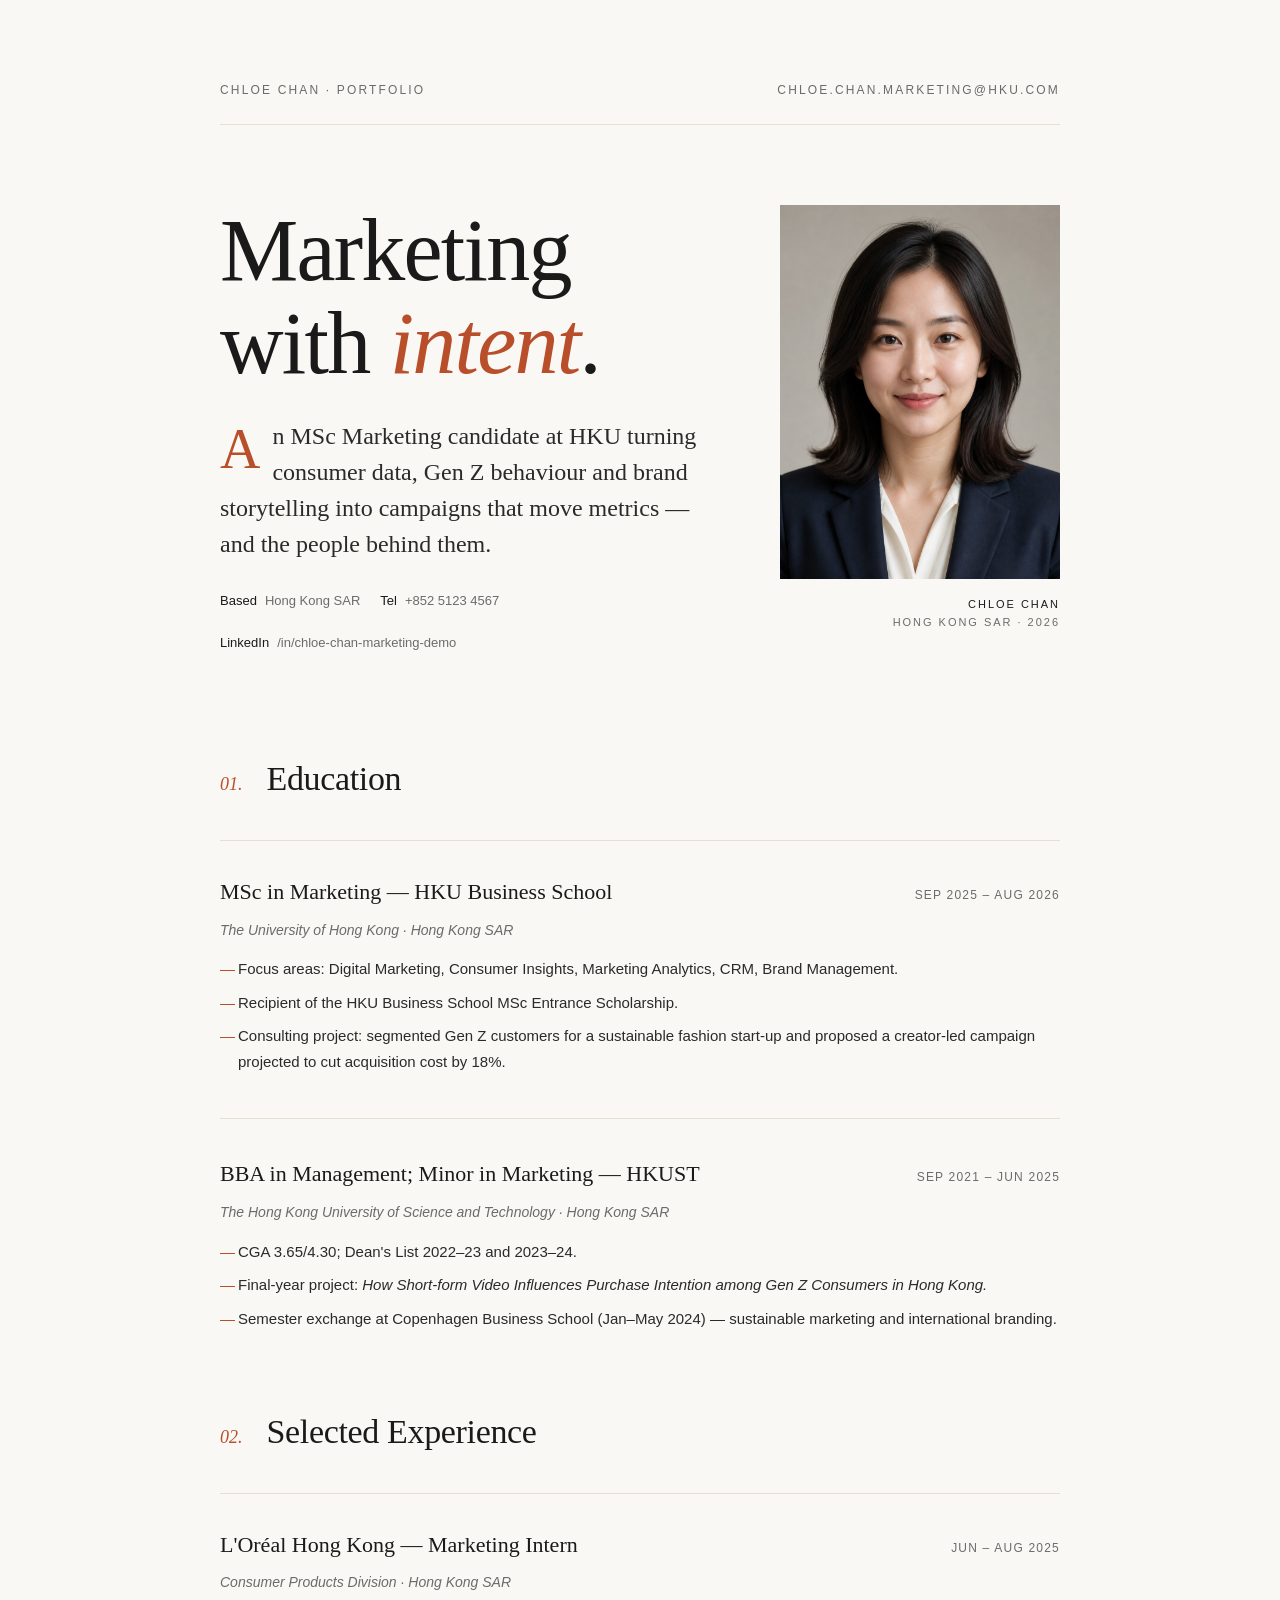
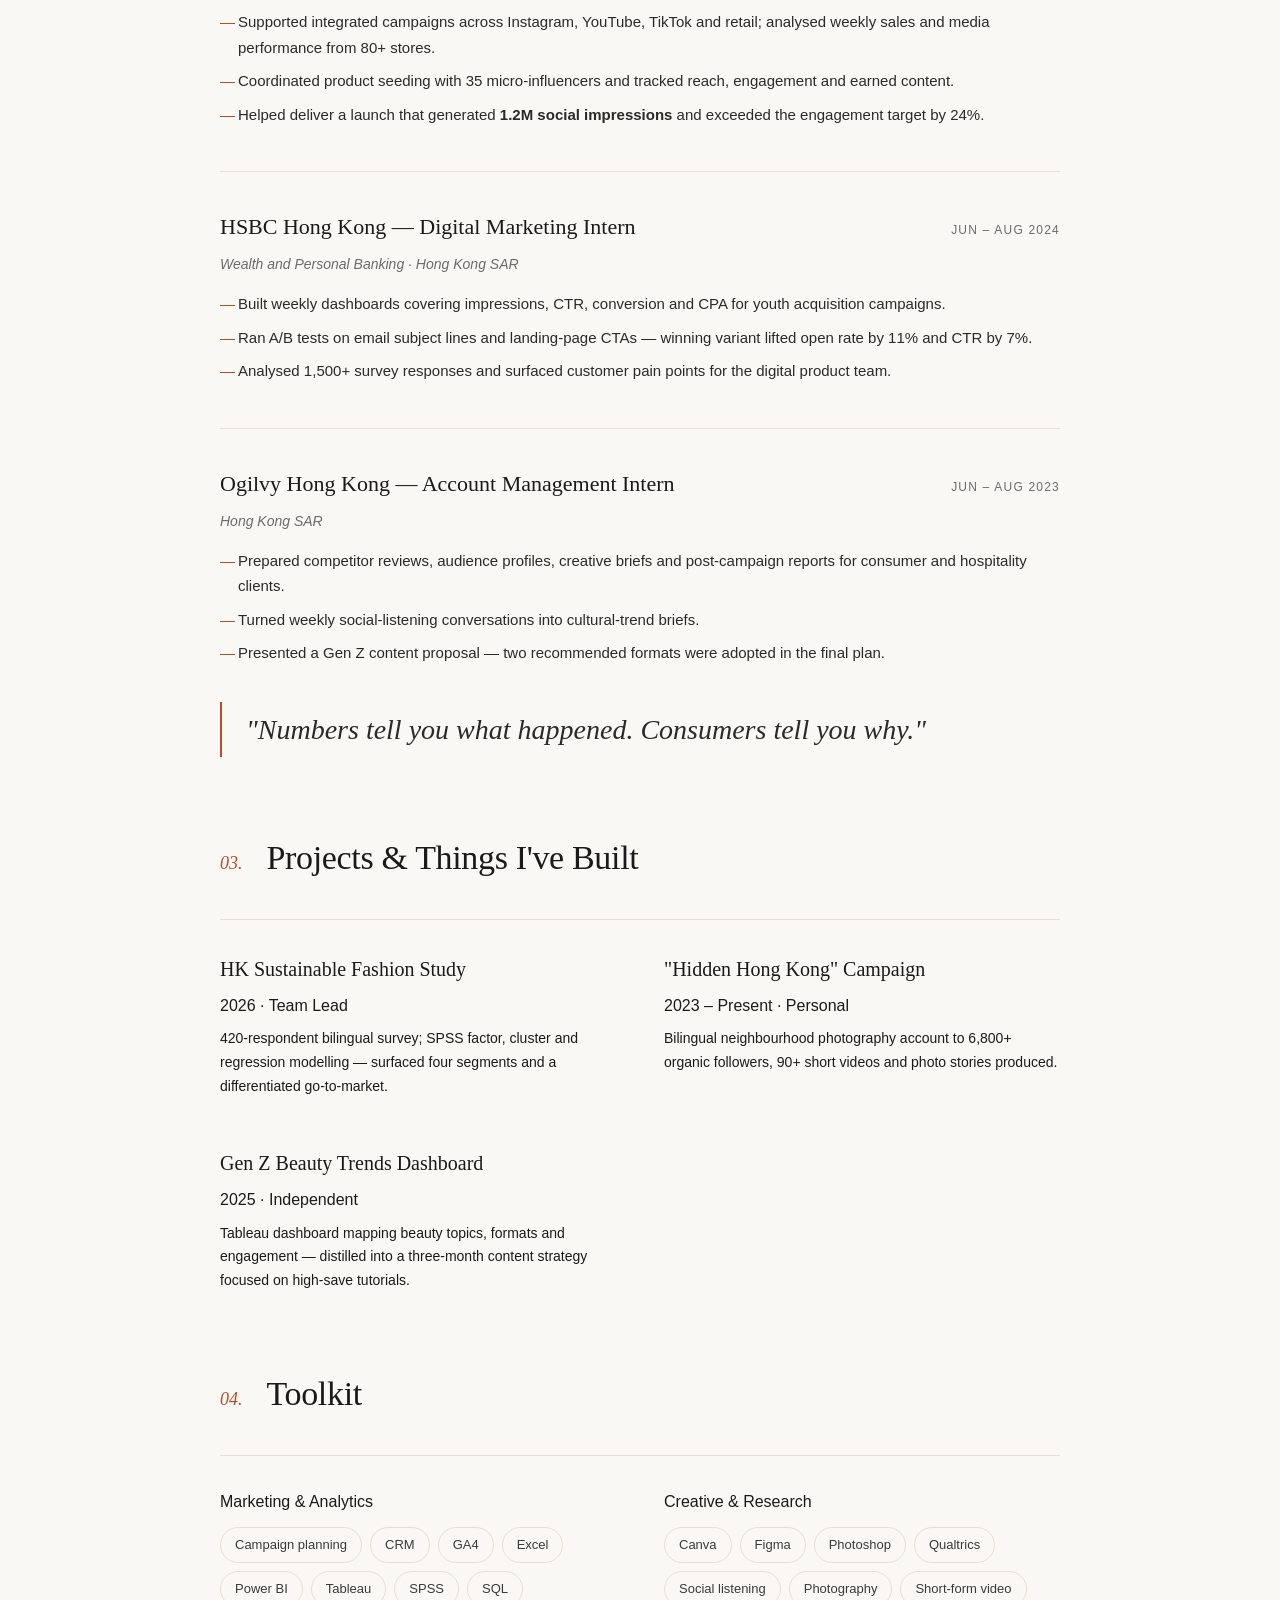
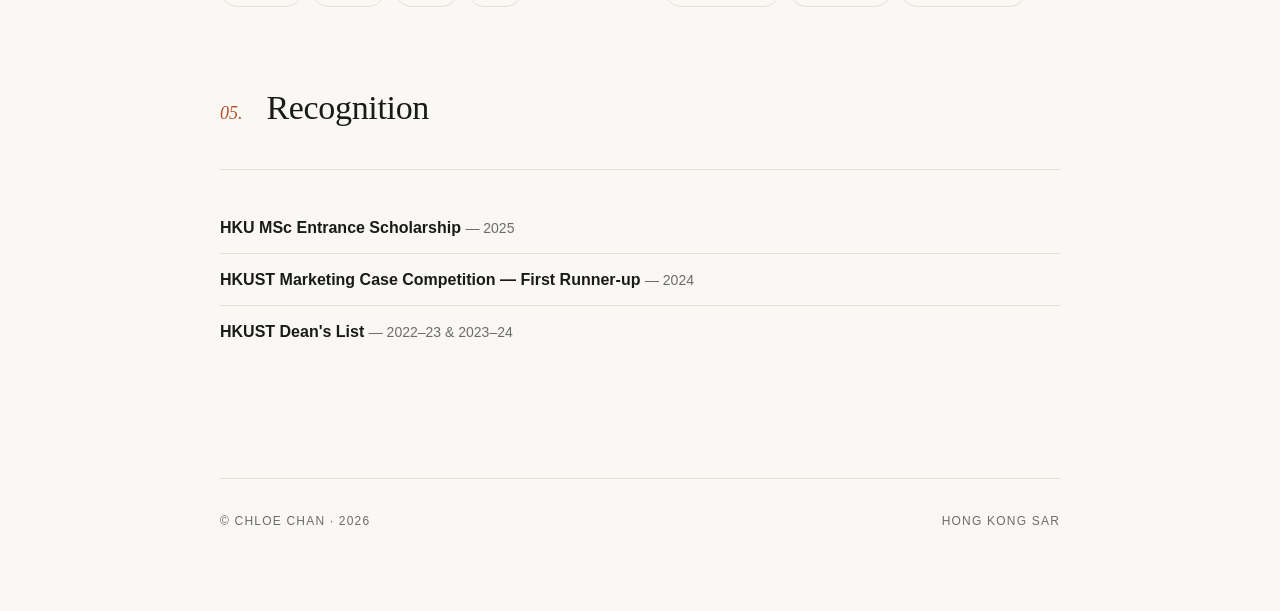
==== index.html @ 19d61145 "Add files via upload" ====
<!DOCTYPE html>
<html lang="en">
<head>
<meta charset="UTF-8">
<meta name="viewport" content="width=device-width, initial-scale=1.0">
<title>Chloe Chan — Marketing & Analytics</title>
<style>
  :root{
    --bg:#faf8f4;
    --ink:#1a1a1a;
    --muted:#6b6b6b;
    --accent:#b94e2a;
    --line:#e6e0d4;
    --serif:'Cormorant Garamond', 'Playfair Display', Georgia, serif;
    --sans:'Inter', -apple-system, BlinkMacSystemFont, 'Segoe UI', sans-serif;
  }
  *{margin:0;padding:0;box-sizing:border-box}
  html,body{background:var(--bg);color:var(--ink);font-family:var(--sans);line-height:1.7;font-size:16px}
  .container{max-width:920px;margin:0 auto;padding:80px 40px}
  .top-meta{display:flex;justify-content:space-between;align-items:center;font-size:12px;letter-spacing:.18em;text-transform:uppercase;color:var(--muted);border-bottom:1px solid var(--line);padding-bottom:24px;margin-bottom:80px}
  .top-meta a{color:var(--muted);text-decoration:none}

  .hero{display:grid;grid-template-columns:1fr 280px;gap:64px;align-items:start;margin-bottom:96px}
  .hero-text h1{font-family:var(--serif);font-weight:400;font-size:88px;line-height:1.05;letter-spacing:-.02em;margin-bottom:28px}
  .hero-text h1 em{font-style:italic;color:var(--accent)}
  .hero-text .lede{font-family:var(--serif);font-size:24px;line-height:1.5;color:#2a2a2a;font-weight:400;max-width:560px}
  .hero-text .lede::first-letter{font-size:56px;float:left;line-height:.9;padding:6px 12px 0 0;color:var(--accent);font-weight:500}
  .contact-row{display:flex;flex-wrap:wrap;gap:20px;font-size:13px;color:var(--muted);margin-top:28px}
  .contact-row span{display:inline-flex;align-items:center;gap:8px}
  .contact-row strong{color:var(--ink);font-weight:500}

  .portrait{position:relative}
  .portrait .img-wrap{position:relative;aspect-ratio:3/4;overflow:hidden;background:#e9e3d4}
  .portrait img{width:100%;height:100%;object-fit:cover;display:block;filter:grayscale(.08) contrast(1.02)}
  .portrait::after{content:'';position:absolute;top:14px;left:14px;right:-14px;bottom:-14px;border:1px solid var(--accent);z-index:-1}
  .portrait .caption{font-size:11px;letter-spacing:.18em;text-transform:uppercase;color:var(--muted);margin-top:16px;text-align:right}
  .portrait .caption strong{color:var(--ink);font-weight:500}

  section{margin-top:72px}
  .section-head{display:flex;align-items:baseline;gap:24px;margin-bottom:32px}
  .section-head .num{font-family:var(--serif);font-size:18px;color:var(--accent);font-style:italic}
  .section-head h2{font-family:var(--serif);font-weight:500;font-size:34px;letter-spacing:-.01em}
  .rule{height:1px;background:var(--line);margin-bottom:32px}
  .item{margin-bottom:36px;padding-bottom:36px;border-bottom:1px solid var(--line)}
  .item:last-child{border-bottom:none;padding-bottom:0}
  .item-head{display:flex;justify-content:space-between;align-items:baseline;gap:24px;margin-bottom:8px}
  .item-head h3{font-family:var(--serif);font-weight:500;font-size:22px}
  .item-head .date{font-size:12px;letter-spacing:.1em;text-transform:uppercase;color:var(--muted);white-space:nowrap}
  .item .where{font-size:14px;color:var(--muted);margin-bottom:14px;font-style:italic}
  .item ul{list-style:none;padding:0}
  .item li{position:relative;padding-left:18px;margin-bottom:8px;font-size:15px;color:#2a2a2a}
  .item li::before{content:'—';position:absolute;left:0;color:var(--accent)}
  .grid-2{display:grid;grid-template-columns:1fr 1fr;gap:48px}
  .tag-row{display:flex;flex-wrap:wrap;gap:8px}
  .tag{font-size:13px;padding:6px 14px;border:1px solid var(--line);border-radius:999px;color:#3a3a3a}
  .pull{font-family:var(--serif);font-size:28px;line-height:1.4;font-style:italic;color:#2a2a2a;border-left:2px solid var(--accent);padding:8px 0 8px 24px;margin:24px 0}
  footer{margin-top:120px;padding-top:32px;border-top:1px solid var(--line);font-size:12px;color:var(--muted);display:flex;justify-content:space-between;letter-spacing:.1em;text-transform:uppercase}
  @media (max-width:760px){
    .container{padding:48px 24px}
    .hero{grid-template-columns:1fr;gap:40px}
    .hero-text h1{font-size:56px}
    .hero-text .lede{font-size:20px}
    .portrait{max-width:260px}
    .grid-2{grid-template-columns:1fr;gap:32px}
    .item-head{flex-direction:column;gap:4px}
  }
</style>
</head>
<body>
<div class="container">

  <div class="top-meta">
    <span>Chloe Chan · Portfolio</span>
    <span><a href="mailto:chloe.chan.marketing@hku.com">chloe.chan.marketing@hku.com</a></span>
  </div>

  <header class="hero">
    <div class="hero-text">
      <h1>Marketing<br>with <em>intent</em>.</h1>
      <p class="lede">An MSc Marketing candidate at HKU turning consumer data, Gen Z behaviour and brand storytelling into campaigns that move metrics — and the people behind them.</p>
      <div class="contact-row">
        <span><strong>Based</strong> Hong Kong SAR</span>
        <span><strong>Tel</strong> +852 5123 4567</span>
        <span><strong>LinkedIn</strong> /in/chloe-chan-marketing-demo</span>
      </div>
    </div>
    <aside class="portrait">
      <div class="img-wrap">
        <img src="chloe.jpg" alt="Chloe Chan">
      </div>
      <div class="caption"><strong>Chloe Chan</strong><br>Hong Kong SAR · 2026</div>
    </aside>
  </header>

  <section>
    <div class="section-head"><span class="num">01.</span><h2>Education</h2></div>
    <div class="rule"></div>

    <div class="item">
      <div class="item-head">
        <h3>MSc in Marketing — HKU Business School</h3>
        <span class="date">Sep 2025 – Aug 2026</span>
      </div>
      <div class="where">The University of Hong Kong · Hong Kong SAR</div>
      <ul>
        <li>Focus areas: Digital Marketing, Consumer Insights, Marketing Analytics, CRM, Brand Management.</li>
        <li>Recipient of the HKU Business School MSc Entrance Scholarship.</li>
        <li>Consulting project: segmented Gen Z customers for a sustainable fashion start-up and proposed a creator-led campaign projected to cut acquisition cost by 18%.</li>
      </ul>
    </div>

    <div class="item">
      <div class="item-head">
        <h3>BBA in Management; Minor in Marketing — HKUST</h3>
        <span class="date">Sep 2021 – Jun 2025</span>
      </div>
      <div class="where">The Hong Kong University of Science and Technology · Hong Kong SAR</div>
      <ul>
        <li>CGA 3.65/4.30; Dean's List 2022–23 and 2023–24.</li>
        <li>Final-year project: <em>How Short-form Video Influences Purchase Intention among Gen Z Consumers in Hong Kong.</em></li>
        <li>Semester exchange at Copenhagen Business School (Jan–May 2024) — sustainable marketing and international branding.</li>
      </ul>
    </div>
  </section>

  <section>
    <div class="section-head"><span class="num">02.</span><h2>Selected Experience</h2></div>
    <div class="rule"></div>

    <div class="item">
      <div class="item-head">
        <h3>L'Oréal Hong Kong — Marketing Intern</h3>
        <span class="date">Jun – Aug 2025</span>
      </div>
      <div class="where">Consumer Products Division · Hong Kong SAR</div>
      <ul>
        <li>Supported integrated campaigns across Instagram, YouTube, TikTok and retail; analysed weekly sales and media performance from 80+ stores.</li>
        <li>Coordinated product seeding with 35 micro-influencers and tracked reach, engagement and earned content.</li>
        <li>Helped deliver a launch that generated <strong>1.2M social impressions</strong> and exceeded the engagement target by 24%.</li>
      </ul>
    </div>

    <div class="item">
      <div class="item-head">
        <h3>HSBC Hong Kong — Digital Marketing Intern</h3>
        <span class="date">Jun – Aug 2024</span>
      </div>
      <div class="where">Wealth and Personal Banking · Hong Kong SAR</div>
      <ul>
        <li>Built weekly dashboards covering impressions, CTR, conversion and CPA for youth acquisition campaigns.</li>
        <li>Ran A/B tests on email subject lines and landing-page CTAs — winning variant lifted open rate by 11% and CTR by 7%.</li>
        <li>Analysed 1,500+ survey responses and surfaced customer pain points for the digital product team.</li>
      </ul>
    </div>

    <div class="item">
      <div class="item-head">
        <h3>Ogilvy Hong Kong — Account Management Intern</h3>
        <span class="date">Jun – Aug 2023</span>
      </div>
      <div class="where">Hong Kong SAR</div>
      <ul>
        <li>Prepared competitor reviews, audience profiles, creative briefs and post-campaign reports for consumer and hospitality clients.</li>
        <li>Turned weekly social-listening conversations into cultural-trend briefs.</li>
        <li>Presented a Gen Z content proposal — two recommended formats were adopted in the final plan.</li>
      </ul>
    </div>
  </section>

  <div class="pull">"Numbers tell you what happened. Consumers tell you why."</div>

  <section>
    <div class="section-head"><span class="num">03.</span><h2>Projects & Things I've Built</h2></div>
    <div class="rule"></div>

    <div class="grid-2">
      <div>
        <h3 style="font-family:var(--serif);font-weight:500;font-size:20px;margin-bottom:6px">HK Sustainable Fashion Study</h3>
        <div class="where">2026 · Team Lead</div>
        <p style="font-size:14px;margin-top:8px">420-respondent bilingual survey; SPSS factor, cluster and regression modelling — surfaced four segments and a differentiated go-to-market.</p>
      </div>
      <div>
        <h3 style="font-family:var(--serif);font-weight:500;font-size:20px;margin-bottom:6px">"Hidden Hong Kong" Campaign</h3>
        <div class="where">2023 – Present · Personal</div>
        <p style="font-size:14px;margin-top:8px">Bilingual neighbourhood photography account to 6,800+ organic followers, 90+ short videos and photo stories produced.</p>
      </div>
      <div>
        <h3 style="font-family:var(--serif);font-weight:500;font-size:20px;margin-bottom:6px">Gen Z Beauty Trends Dashboard</h3>
        <div class="where">2025 · Independent</div>
        <p style="font-size:14px;margin-top:8px">Tableau dashboard mapping beauty topics, formats and engagement — distilled into a three-month content strategy focused on high-save tutorials.</p>
      </div>
    </div>
  </section>

  <section>
    <div class="section-head"><span class="num">04.</span><h2>Toolkit</h2></div>
    <div class="rule"></div>
    <div class="grid-2">
      <div>
        <div class="where" style="margin-bottom:12px">Marketing & Analytics</div>
        <div class="tag-row">
          <span class="tag">Campaign planning</span><span class="tag">CRM</span><span class="tag">GA4</span><span class="tag">Excel</span><span class="tag">Power BI</span><span class="tag">Tableau</span><span class="tag">SPSS</span><span class="tag">SQL</span>
        </div>
      </div>
      <div>
        <div class="where" style="margin-bottom:12px">Creative & Research</div>
        <div class="tag-row">
          <span class="tag">Canva</span><span class="tag">Figma</span><span class="tag">Photoshop</span><span class="tag">Qualtrics</span><span class="tag">Social listening</span><span class="tag">Photography</span><span class="tag">Short-form video</span>
        </div>
      </div>
    </div>
  </section>

  <section>
    <div class="section-head"><span class="num">05.</span><h2>Recognition</h2></div>
    <div class="rule"></div>
    <ul style="list-style:none;padding:0">
      <li style="padding:12px 0;border-bottom:1px solid var(--line)"><strong>HKU MSc Entrance Scholarship</strong> <span style="color:var(--muted);font-size:14px">— 2025</span></li>
      <li style="padding:12px 0;border-bottom:1px solid var(--line)"><strong>HKUST Marketing Case Competition — First Runner-up</strong> <span style="color:var(--muted);font-size:14px">— 2024</span></li>
      <li style="padding:12px 0"><strong>HKUST Dean's List</strong> <span style="color:var(--muted);font-size:14px">— 2022–23 & 2023–24</span></li>
    </ul>
  </section>

  <footer>
    <span>© Chloe Chan · 2026</span>
    <span>Hong Kong SAR</span>
  </footer>

</div>
</body>
</html>
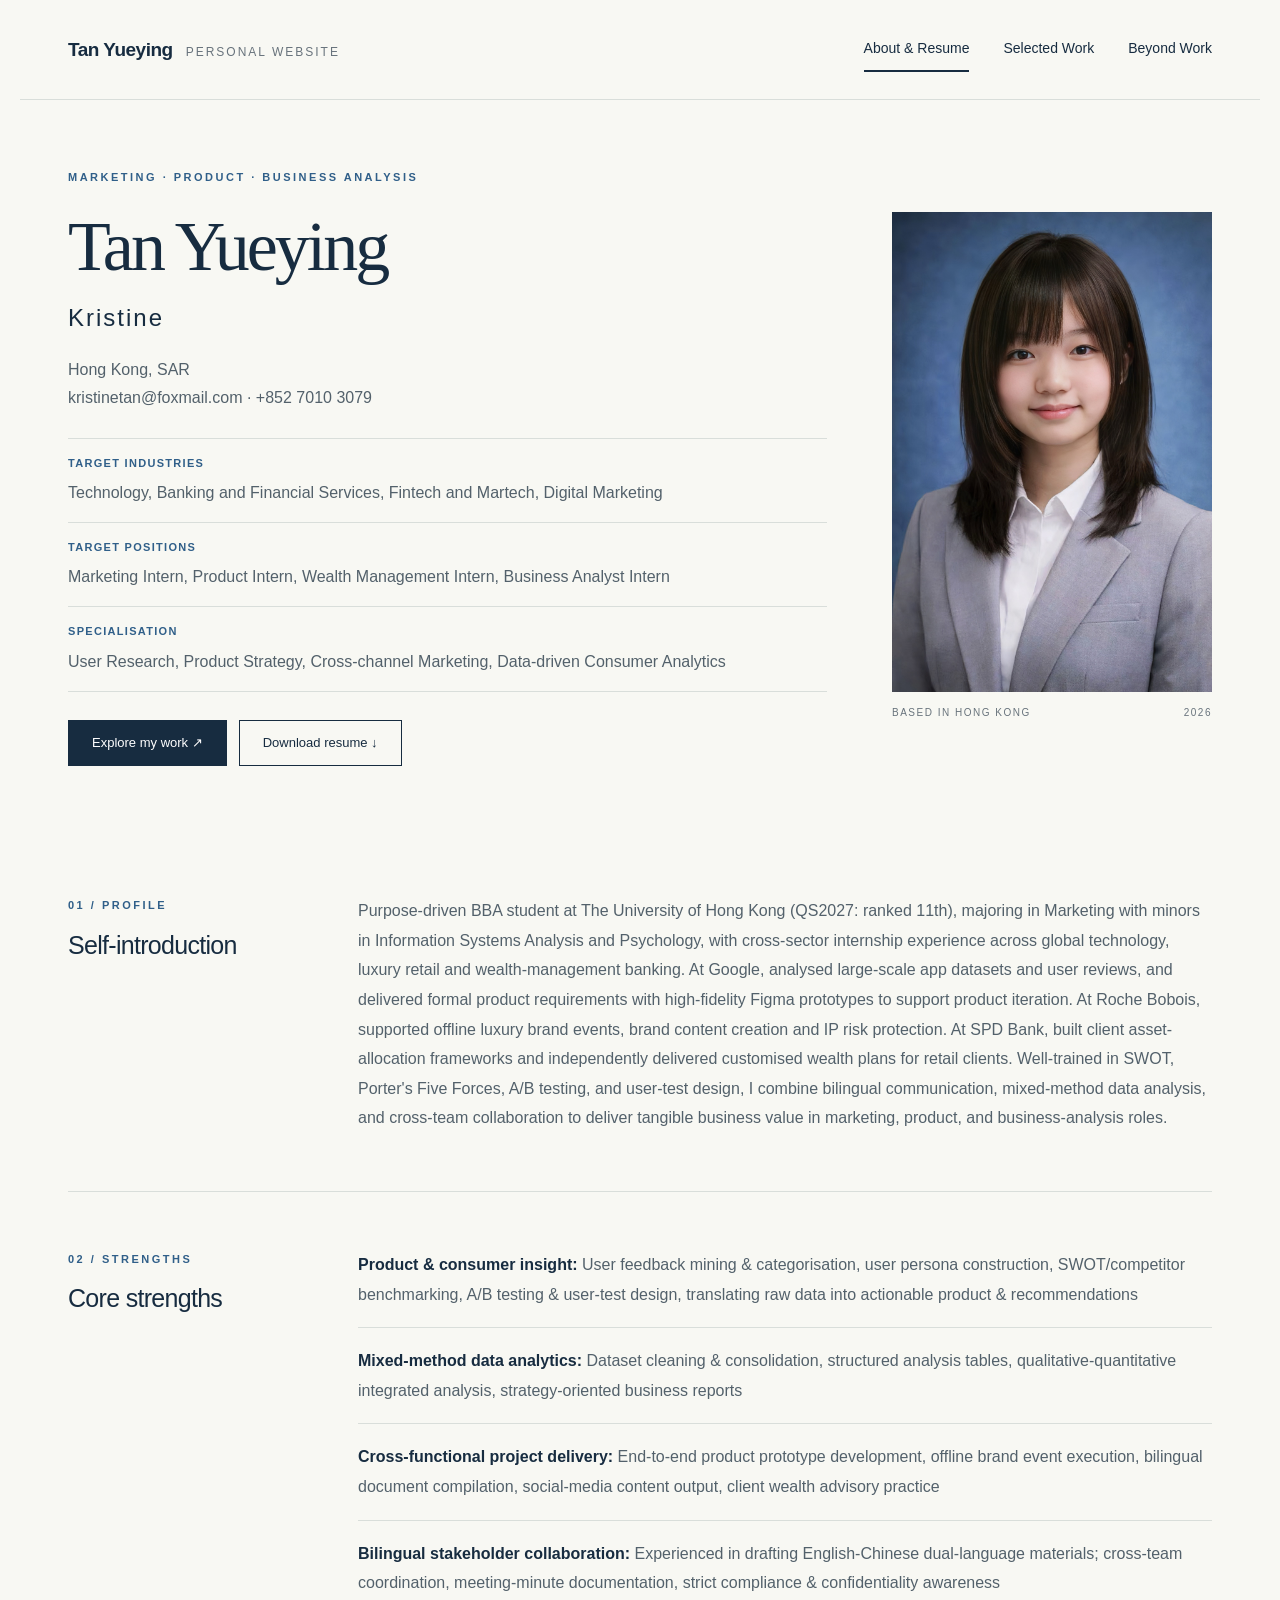
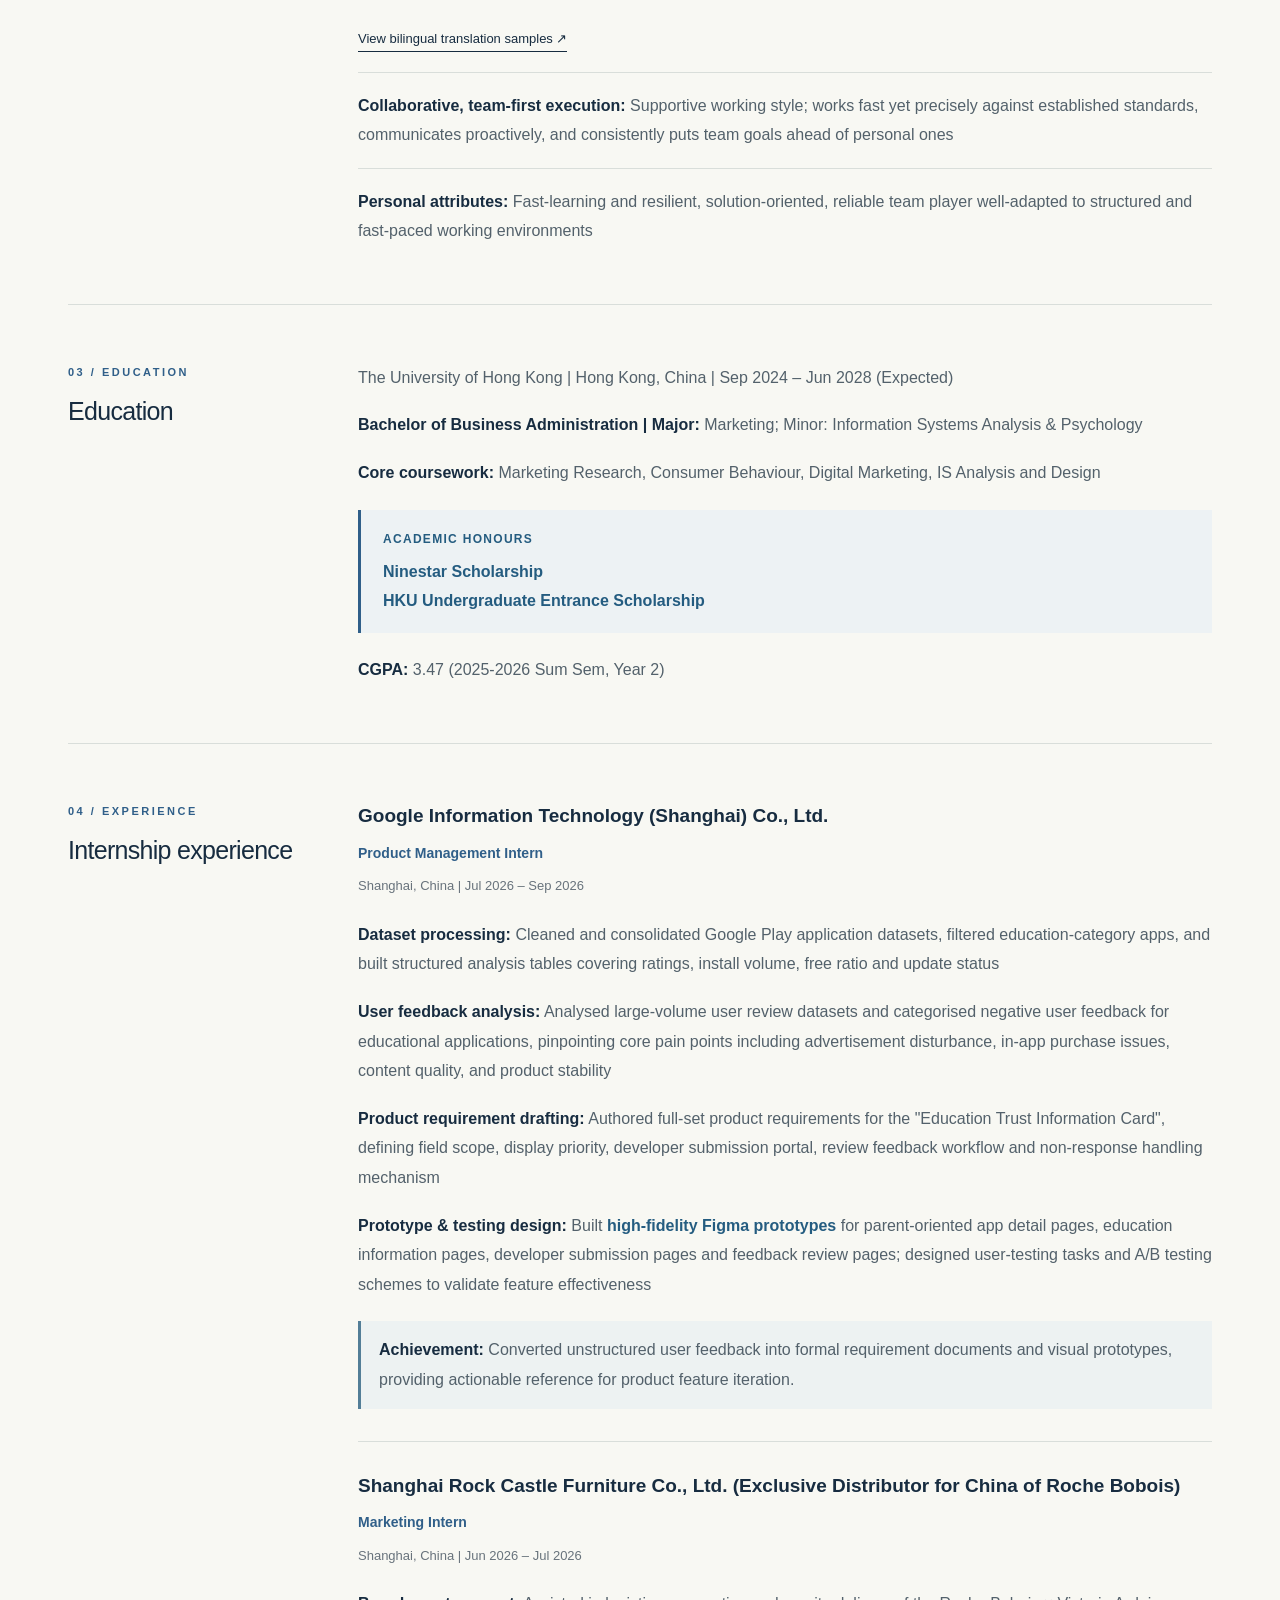
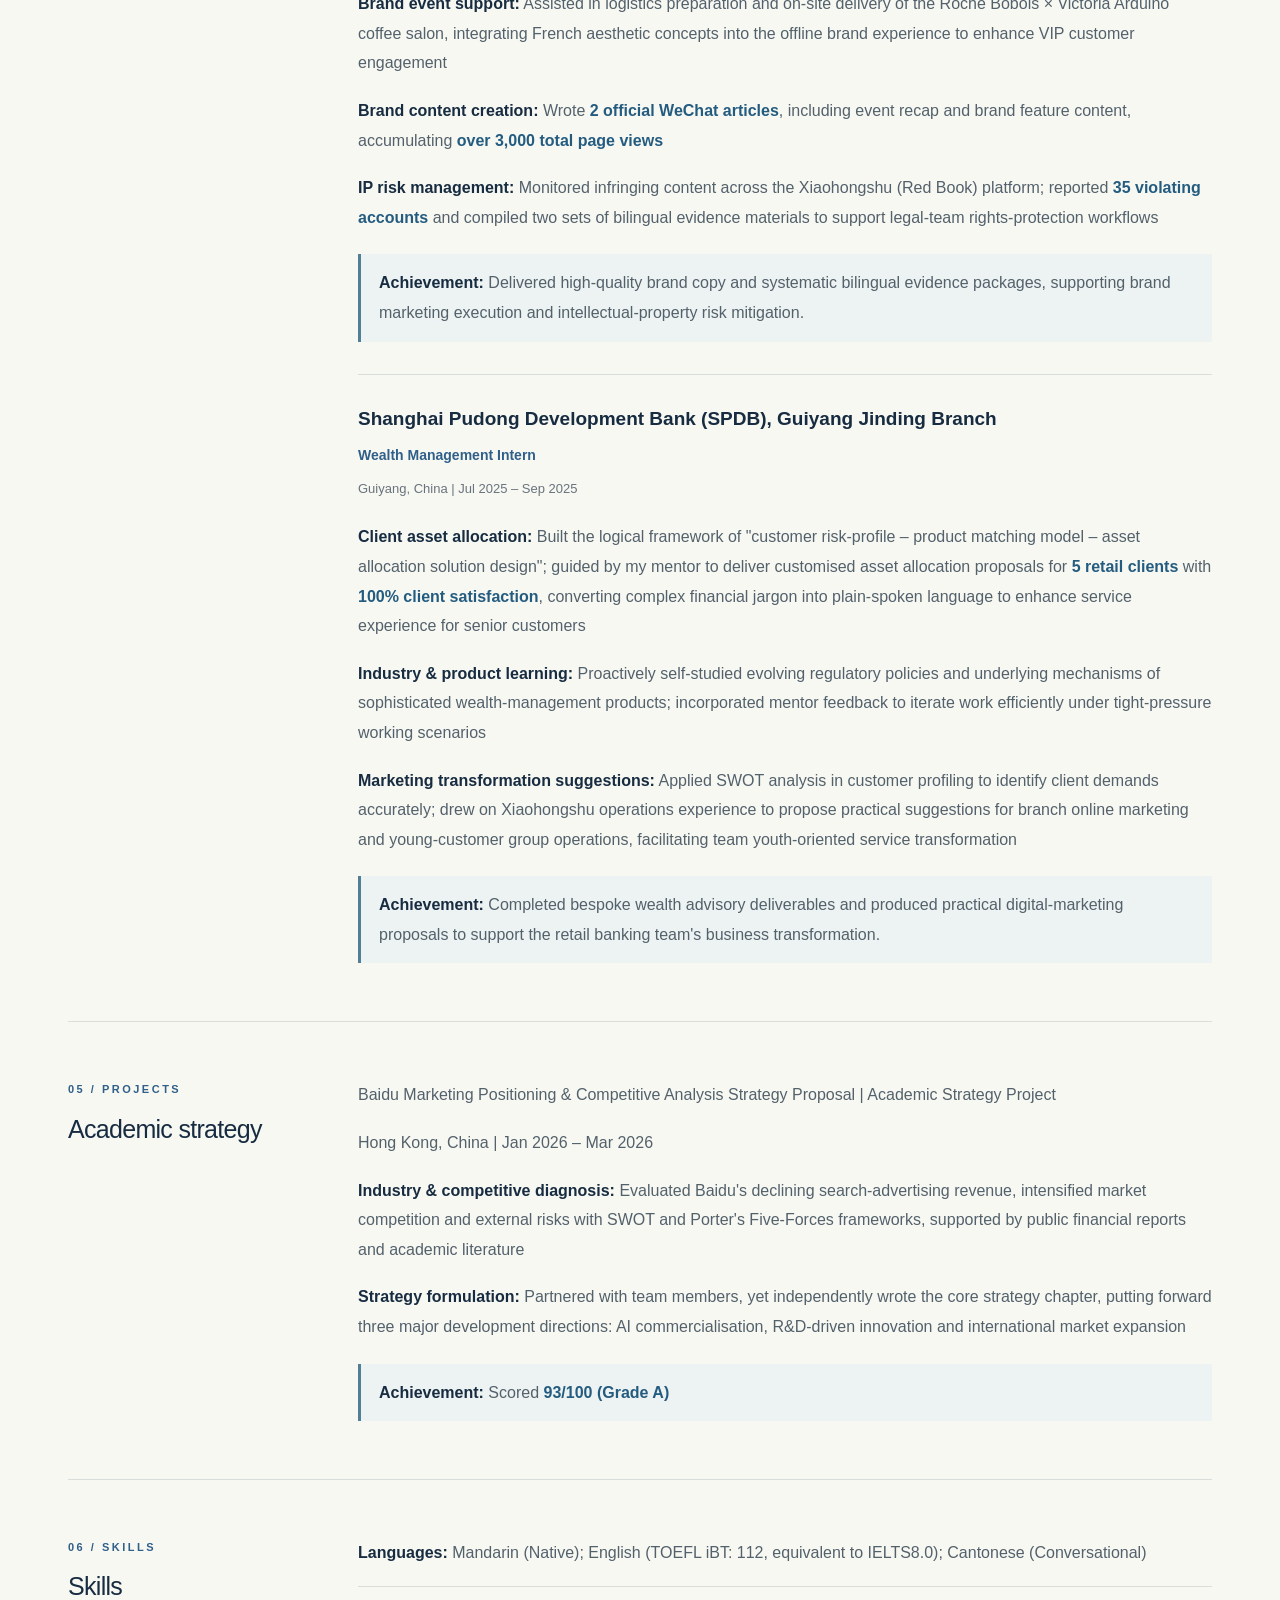
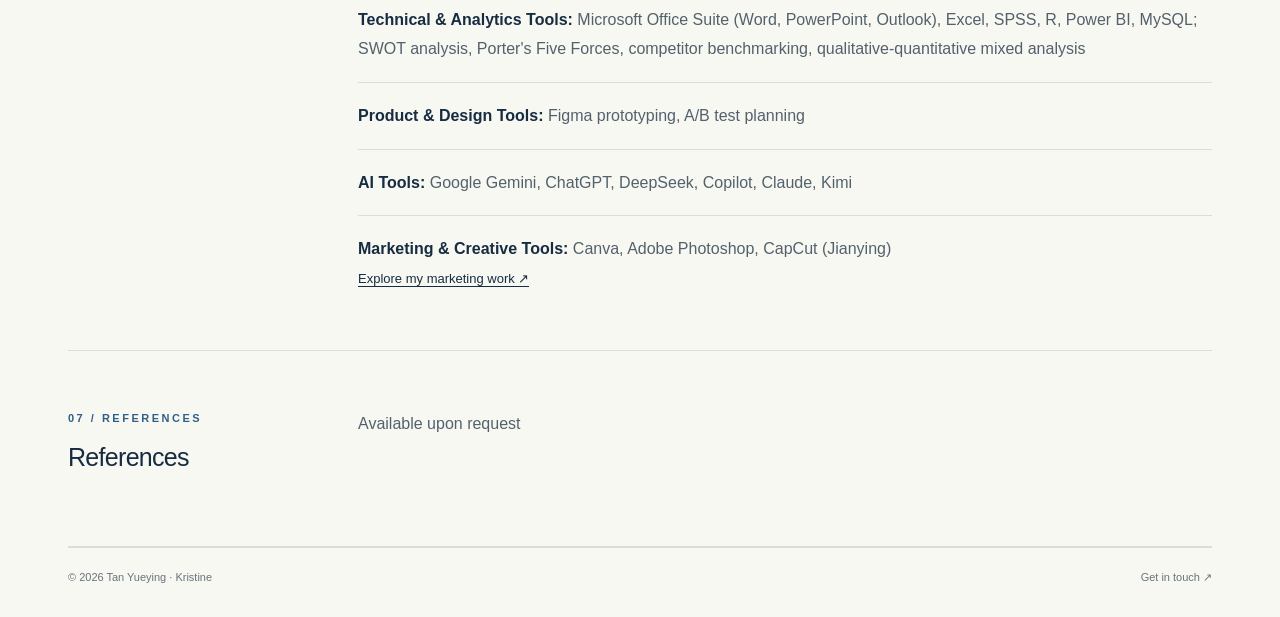
==== commit 7eed109c: "Add files via upload" ====
--- a/index.html
+++ b/index.html
@@ -1,231 +1 @@
-<!DOCTYPE html>
-<html lang="en">
-<head>
-<meta charset="UTF-8">
-<meta name="viewport" content="width=device-width, initial-scale=1.0">
-<title>Chloe Chan — Marketing & Analytics</title>
-<style>
-  :root{
-    --bg:#faf8f4;
-    --ink:#1a1a1a;
-    --muted:#6b6b6b;
-    --accent:#b94e2a;
-    --line:#e6e0d4;
-    --serif:'Cormorant Garamond', 'Playfair Display', Georgia, serif;
-    --sans:'Inter', -apple-system, BlinkMacSystemFont, 'Segoe UI', sans-serif;
-  }
-  *{margin:0;padding:0;box-sizing:border-box}
-  html,body{background:var(--bg);color:var(--ink);font-family:var(--sans);line-height:1.7;font-size:16px}
-  .container{max-width:920px;margin:0 auto;padding:80px 40px}
-  .top-meta{display:flex;justify-content:space-between;align-items:center;font-size:12px;letter-spacing:.18em;text-transform:uppercase;color:var(--muted);border-bottom:1px solid var(--line);padding-bottom:24px;margin-bottom:80px}
-  .top-meta a{color:var(--muted);text-decoration:none}
-
-  .hero{display:grid;grid-template-columns:1fr 280px;gap:64px;align-items:start;margin-bottom:96px}
-  .hero-text h1{font-family:var(--serif);font-weight:400;font-size:88px;line-height:1.05;letter-spacing:-.02em;margin-bottom:28px}
-  .hero-text h1 em{font-style:italic;color:var(--accent)}
-  .hero-text .lede{font-family:var(--serif);font-size:24px;line-height:1.5;color:#2a2a2a;font-weight:400;max-width:560px}
-  .hero-text .lede::first-letter{font-size:56px;float:left;line-height:.9;padding:6px 12px 0 0;color:var(--accent);font-weight:500}
-  .contact-row{display:flex;flex-wrap:wrap;gap:20px;font-size:13px;color:var(--muted);margin-top:28px}
-  .contact-row span{display:inline-flex;align-items:center;gap:8px}
-  .contact-row strong{color:var(--ink);font-weight:500}
-
-  .portrait{position:relative}
-  .portrait .img-wrap{position:relative;aspect-ratio:3/4;overflow:hidden;background:#e9e3d4}
-  .portrait img{width:100%;height:100%;object-fit:cover;display:block;filter:grayscale(.08) contrast(1.02)}
-  .portrait::after{content:'';position:absolute;top:14px;left:14px;right:-14px;bottom:-14px;border:1px solid var(--accent);z-index:-1}
-  .portrait .caption{font-size:11px;letter-spacing:.18em;text-transform:uppercase;color:var(--muted);margin-top:16px;text-align:right}
-  .portrait .caption strong{color:var(--ink);font-weight:500}
-
-  section{margin-top:72px}
-  .section-head{display:flex;align-items:baseline;gap:24px;margin-bottom:32px}
-  .section-head .num{font-family:var(--serif);font-size:18px;color:var(--accent);font-style:italic}
-  .section-head h2{font-family:var(--serif);font-weight:500;font-size:34px;letter-spacing:-.01em}
-  .rule{height:1px;background:var(--line);margin-bottom:32px}
-  .item{margin-bottom:36px;padding-bottom:36px;border-bottom:1px solid var(--line)}
-  .item:last-child{border-bottom:none;padding-bottom:0}
-  .item-head{display:flex;justify-content:space-between;align-items:baseline;gap:24px;margin-bottom:8px}
-  .item-head h3{font-family:var(--serif);font-weight:500;font-size:22px}
-  .item-head .date{font-size:12px;letter-spacing:.1em;text-transform:uppercase;color:var(--muted);white-space:nowrap}
-  .item .where{font-size:14px;color:var(--muted);margin-bottom:14px;font-style:italic}
-  .item ul{list-style:none;padding:0}
-  .item li{position:relative;padding-left:18px;margin-bottom:8px;font-size:15px;color:#2a2a2a}
-  .item li::before{content:'—';position:absolute;left:0;color:var(--accent)}
-  .grid-2{display:grid;grid-template-columns:1fr 1fr;gap:48px}
-  .tag-row{display:flex;flex-wrap:wrap;gap:8px}
-  .tag{font-size:13px;padding:6px 14px;border:1px solid var(--line);border-radius:999px;color:#3a3a3a}
-  .pull{font-family:var(--serif);font-size:28px;line-height:1.4;font-style:italic;color:#2a2a2a;border-left:2px solid var(--accent);padding:8px 0 8px 24px;margin:24px 0}
-  footer{margin-top:120px;padding-top:32px;border-top:1px solid var(--line);font-size:12px;color:var(--muted);display:flex;justify-content:space-between;letter-spacing:.1em;text-transform:uppercase}
-  @media (max-width:760px){
-    .container{padding:48px 24px}
-    .hero{grid-template-columns:1fr;gap:40px}
-    .hero-text h1{font-size:56px}
-    .hero-text .lede{font-size:20px}
-    .portrait{max-width:260px}
-    .grid-2{grid-template-columns:1fr;gap:32px}
-    .item-head{flex-direction:column;gap:4px}
-  }
-</style>
-</head>
-<body>
-<div class="container">
-
-  <div class="top-meta">
-    <span>Chloe Chan · Portfolio</span>
-    <span><a href="mailto:chloe.chan.marketing@hku.com">chloe.chan.marketing@hku.com</a></span>
-  </div>
-
-  <header class="hero">
-    <div class="hero-text">
-      <h1>Marketing<br>with <em>intent</em>.</h1>
-      <p class="lede">An MSc Marketing candidate at HKU turning consumer data, Gen Z behaviour and brand storytelling into campaigns that move metrics — and the people behind them.</p>
-      <div class="contact-row">
-        <span><strong>Based</strong> Hong Kong SAR</span>
-        <span><strong>Tel</strong> +852 5123 4567</span>
-        <span><strong>LinkedIn</strong> /in/chloe-chan-marketing-demo</span>
-      </div>
-    </div>
-    <aside class="portrait">
-      <div class="img-wrap">
-        <img src="chloe.jpg" alt="Chloe Chan">
-      </div>
-      <div class="caption"><strong>Chloe Chan</strong><br>Hong Kong SAR · 2026</div>
-    </aside>
-  </header>
-
-  <section>
-    <div class="section-head"><span class="num">01.</span><h2>Education</h2></div>
-    <div class="rule"></div>
-
-    <div class="item">
-      <div class="item-head">
-        <h3>MSc in Marketing — HKU Business School</h3>
-        <span class="date">Sep 2025 – Aug 2026</span>
-      </div>
-      <div class="where">The University of Hong Kong · Hong Kong SAR</div>
-      <ul>
-        <li>Focus areas: Digital Marketing, Consumer Insights, Marketing Analytics, CRM, Brand Management.</li>
-        <li>Recipient of the HKU Business School MSc Entrance Scholarship.</li>
-        <li>Consulting project: segmented Gen Z customers for a sustainable fashion start-up and proposed a creator-led campaign projected to cut acquisition cost by 18%.</li>
-      </ul>
-    </div>
-
-    <div class="item">
-      <div class="item-head">
-        <h3>BBA in Management; Minor in Marketing — HKUST</h3>
-        <span class="date">Sep 2021 – Jun 2025</span>
-      </div>
-      <div class="where">The Hong Kong University of Science and Technology · Hong Kong SAR</div>
-      <ul>
-        <li>CGA 3.65/4.30; Dean's List 2022–23 and 2023–24.</li>
-        <li>Final-year project: <em>How Short-form Video Influences Purchase Intention among Gen Z Consumers in Hong Kong.</em></li>
-        <li>Semester exchange at Copenhagen Business School (Jan–May 2024) — sustainable marketing and international branding.</li>
-      </ul>
-    </div>
-  </section>
-
-  <section>
-    <div class="section-head"><span class="num">02.</span><h2>Selected Experience</h2></div>
-    <div class="rule"></div>
-
-    <div class="item">
-      <div class="item-head">
-        <h3>L'Oréal Hong Kong — Marketing Intern</h3>
-        <span class="date">Jun – Aug 2025</span>
-      </div>
-      <div class="where">Consumer Products Division · Hong Kong SAR</div>
-      <ul>
-        <li>Supported integrated campaigns across Instagram, YouTube, TikTok and retail; analysed weekly sales and media performance from 80+ stores.</li>
-        <li>Coordinated product seeding with 35 micro-influencers and tracked reach, engagement and earned content.</li>
-        <li>Helped deliver a launch that generated <strong>1.2M social impressions</strong> and exceeded the engagement target by 24%.</li>
-      </ul>
-    </div>
-
-    <div class="item">
-      <div class="item-head">
-        <h3>HSBC Hong Kong — Digital Marketing Intern</h3>
-        <span class="date">Jun – Aug 2024</span>
-      </div>
-      <div class="where">Wealth and Personal Banking · Hong Kong SAR</div>
-      <ul>
-        <li>Built weekly dashboards covering impressions, CTR, conversion and CPA for youth acquisition campaigns.</li>
-        <li>Ran A/B tests on email subject lines and landing-page CTAs — winning variant lifted open rate by 11% and CTR by 7%.</li>
-        <li>Analysed 1,500+ survey responses and surfaced customer pain points for the digital product team.</li>
-      </ul>
-    </div>
-
-    <div class="item">
-      <div class="item-head">
-        <h3>Ogilvy Hong Kong — Account Management Intern</h3>
-        <span class="date">Jun – Aug 2023</span>
-      </div>
-      <div class="where">Hong Kong SAR</div>
-      <ul>
-        <li>Prepared competitor reviews, audience profiles, creative briefs and post-campaign reports for consumer and hospitality clients.</li>
-        <li>Turned weekly social-listening conversations into cultural-trend briefs.</li>
-        <li>Presented a Gen Z content proposal — two recommended formats were adopted in the final plan.</li>
-      </ul>
-    </div>
-  </section>
-
-  <div class="pull">"Numbers tell you what happened. Consumers tell you why."</div>
-
-  <section>
-    <div class="section-head"><span class="num">03.</span><h2>Projects & Things I've Built</h2></div>
-    <div class="rule"></div>
-
-    <div class="grid-2">
-      <div>
-        <h3 style="font-family:var(--serif);font-weight:500;font-size:20px;margin-bottom:6px">HK Sustainable Fashion Study</h3>
-        <div class="where">2026 · Team Lead</div>
-        <p style="font-size:14px;margin-top:8px">420-respondent bilingual survey; SPSS factor, cluster and regression modelling — surfaced four segments and a differentiated go-to-market.</p>
-      </div>
-      <div>
-        <h3 style="font-family:var(--serif);font-weight:500;font-size:20px;margin-bottom:6px">"Hidden Hong Kong" Campaign</h3>
-        <div class="where">2023 – Present · Personal</div>
-        <p style="font-size:14px;margin-top:8px">Bilingual neighbourhood photography account to 6,800+ organic followers, 90+ short videos and photo stories produced.</p>
-      </div>
-      <div>
-        <h3 style="font-family:var(--serif);font-weight:500;font-size:20px;margin-bottom:6px">Gen Z Beauty Trends Dashboard</h3>
-        <div class="where">2025 · Independent</div>
-        <p style="font-size:14px;margin-top:8px">Tableau dashboard mapping beauty topics, formats and engagement — distilled into a three-month content strategy focused on high-save tutorials.</p>
-      </div>
-    </div>
-  </section>
-
-  <section>
-    <div class="section-head"><span class="num">04.</span><h2>Toolkit</h2></div>
-    <div class="rule"></div>
-    <div class="grid-2">
-      <div>
-        <div class="where" style="margin-bottom:12px">Marketing & Analytics</div>
-        <div class="tag-row">
-          <span class="tag">Campaign planning</span><span class="tag">CRM</span><span class="tag">GA4</span><span class="tag">Excel</span><span class="tag">Power BI</span><span class="tag">Tableau</span><span class="tag">SPSS</span><span class="tag">SQL</span>
-        </div>
-      </div>
-      <div>
-        <div class="where" style="margin-bottom:12px">Creative & Research</div>
-        <div class="tag-row">
-          <span class="tag">Canva</span><span class="tag">Figma</span><span class="tag">Photoshop</span><span class="tag">Qualtrics</span><span class="tag">Social listening</span><span class="tag">Photography</span><span class="tag">Short-form video</span>
-        </div>
-      </div>
-    </div>
-  </section>
-
-  <section>
-    <div class="section-head"><span class="num">05.</span><h2>Recognition</h2></div>
-    <div class="rule"></div>
-    <ul style="list-style:none;padding:0">
-      <li style="padding:12px 0;border-bottom:1px solid var(--line)"><strong>HKU MSc Entrance Scholarship</strong> <span style="color:var(--muted);font-size:14px">— 2025</span></li>
-      <li style="padding:12px 0;border-bottom:1px solid var(--line)"><strong>HKUST Marketing Case Competition — First Runner-up</strong> <span style="color:var(--muted);font-size:14px">— 2024</span></li>
-      <li style="padding:12px 0"><strong>HKUST Dean's List</strong> <span style="color:var(--muted);font-size:14px">— 2022–23 & 2023–24</span></li>
-    </ul>
-  </section>
-
-  <footer>
-    <span>© Chloe Chan · 2026</span>
-    <span>Hong Kong SAR</span>
-  </footer>
-
-</div>
-</body>
-</html>
+<!doctype html><html lang="en"><head><meta charset="utf-8"><meta name="viewport" content="width=device-width,initial-scale=1"><title>About & Resume · Tan Yueying</title><meta name="description" content="Marketing, product strategy and consumer insights. Explore my education, experience and creative work."><link rel="stylesheet" href="style.css"></head><body><header><a class="brand" href="index.html">Tan Yueying<span>PERSONAL WEBSITE</span></a><nav aria-label="Main navigation"><a href="index.html" aria-current="page">About & Resume</a><a href="portfolio.html">Selected Work</a><a href="beyond.html">Beyond Work</a></nav></header><main><section class="hero"><div><div class="eyebrow">Marketing · Product · Business Analysis</div><h1>Tan Yueying<small>Kristine</small></h1><p class="detail hero-contact">Hong Kong, SAR<br><a href="mailto:kristinetan@foxmail.com">kristinetan@foxmail.com</a> · <a href="tel:+85270103079">+852 7010 3079</a></p><dl class="hero-targets target-list"><div><dt>Target Industries</dt><dd>Technology, Banking and Financial Services, Fintech and Martech, Digital Marketing</dd></div><div><dt>Target Positions</dt><dd>Marketing Intern, Product Intern, Wealth Management Intern, Business Analyst Intern</dd></div><div><dt>Specialisation</dt><dd>User Research, Product Strategy, Cross-channel Marketing, Data-driven Consumer Analytics</dd></div></dl><div class="actions"><a class="button" href="portfolio.html">Explore my work ↗</a><a class="button outline" href="assets/Tan-Yueying-Resume-Oct2026.docx" download>Download resume ↓</a></div></div><figure style="margin:0"><img class="portrait" src="assets/portrait.jpg" alt="Portrait of Tan Yueying"><figcaption class="portrait-note"><span>BASED IN HONG KONG</span><span>2026</span></figcaption></figure></section><section class="section resume-section"><div><div class="eyebrow">01 / Profile</div><h2>Self-introduction</h2></div><div><p class="detail profile-copy">Purpose-driven BBA student at The University of Hong Kong (QS2027: ranked 11th), majoring in Marketing with minors in Information Systems Analysis and Psychology, with cross-sector internship experience across global technology, luxury retail and wealth-management banking. At Google, analysed large-scale app datasets and user reviews, and delivered formal product requirements with high-fidelity Figma prototypes to support product iteration. At Roche Bobois, supported offline luxury brand events, brand content creation and IP risk protection. At SPD Bank, built client asset-allocation frameworks and independently delivered customised wealth plans for retail clients. Well-trained in SWOT, Porter&#x27;s Five Forces, A/B testing, and user-test design, I combine bilingual communication, mixed-method data analysis, and cross-team collaboration to deliver tangible business value in marketing, product, and business-analysis roles.</p></div></section><section class="section resume-section"><div><div class="eyebrow">02 / Strengths</div><h2>Core strengths</h2></div><div><div class="strength-list"><p class="detail"><strong>Product &amp; consumer insight:</strong> User feedback mining &amp; categorisation, user persona construction, SWOT/competitor benchmarking, A/B testing &amp; user-test design, translating raw data into actionable product &amp; recommendations</p><p class="detail"><strong>Mixed-method data analytics:</strong> Dataset cleaning &amp; consolidation, structured analysis tables, qualitative-quantitative integrated analysis, strategy-oriented business reports</p><p class="detail"><strong>Cross-functional project delivery:</strong> End-to-end product prototype development, offline brand event execution, bilingual document compilation, social-media content output, client wealth advisory practice</p><p class="detail"><strong>Bilingual stakeholder collaboration:</strong> Experienced in drafting English-Chinese dual-language materials; cross-team coordination, meeting-minute documentation, strict compliance &amp; confidentiality awareness</p><a class="text-link resume-project-link" href="portfolio.html#translation">View bilingual translation samples ↗</a><p class="detail"><strong>Collaborative, team-first execution:</strong> Supportive working style; works fast yet precisely against established standards, communicates proactively, and consistently puts team goals ahead of personal ones</p><p class="detail"><strong>Personal attributes:</strong> Fast-learning and resilient, solution-oriented, reliable team player well-adapted to structured and fast-paced working environments</p></div></div></section><section class="section resume-section"><div><div class="eyebrow">03 / Education</div><h2>Education</h2></div><div><p class="detail">The University of Hong Kong | Hong Kong, China | Sep 2024 – Jun 2028 (Expected)</p><p class="detail"><strong>Bachelor of Business Administration | Major:</strong> Marketing; Minor: Information Systems Analysis &amp; Psychology</p><p class="detail"><strong>Core coursework:</strong> Marketing Research, Consumer Behaviour, Digital Marketing, IS Analysis and Design</p><p class="detail academic-honours"><strong>Academic honours</strong><span>Ninestar Scholarship</span><span>HKU Undergraduate Entrance Scholarship</span></p><p class="detail"><strong>CGPA:</strong> 3.47 (2025-2026 Sum Sem, Year 2)</p></div></section><section class="section resume-section"><div><div class="eyebrow">04 / Experience</div><h2>Internship experience</h2></div><div><article class="entry"><h3>Google Information Technology (Shanghai) Co., Ltd.</h3><p class="role">Product Management Intern</p><p class="date">Shanghai, China | Jul 2026 – Sep 2026</p><p class="detail"><strong>Dataset processing:</strong> Cleaned and consolidated Google Play application datasets, filtered education-category apps, and built structured analysis tables covering ratings, install volume, free ratio and update status</p><p class="detail"><strong>User feedback analysis:</strong> Analysed large-volume user review datasets and categorised negative user feedback for educational applications, pinpointing core pain points including advertisement disturbance, in-app purchase issues, content quality, and product stability</p><p class="detail"><strong>Product requirement drafting:</strong> Authored full-set product requirements for the &quot;Education Trust Information Card&quot;, defining field scope, display priority, developer submission portal, review feedback workflow and non-response handling mechanism</p><p class="detail"><strong>Prototype &amp; testing design:</strong> Built <span class="resume-highlight">high-fidelity Figma prototypes</span> for parent-oriented app detail pages, education information pages, developer submission pages and feedback review pages; designed user-testing tasks and A/B testing schemes to validate feature effectiveness</p><p class="detail achievement"><strong>Achievement:</strong> Converted unstructured user feedback into formal requirement documents and visual prototypes, providing actionable reference for product feature iteration.</p></article><article class="entry"><h3>Shanghai Rock Castle Furniture Co., Ltd. (Exclusive Distributor for China of Roche Bobois)</h3><p class="role">Marketing Intern</p><p class="date">Shanghai, China | Jun 2026 – Jul 2026</p><p class="detail"><strong>Brand event support:</strong> Assisted in logistics preparation and on-site delivery of the Roche Bobois × Victoria Arduino coffee salon, integrating French aesthetic concepts into the offline brand experience to enhance VIP customer engagement</p><p class="detail"><strong>Brand content creation:</strong> Wrote <span class="resume-highlight">2 official WeChat articles</span>, including event recap and brand feature content, accumulating <span class="resume-highlight">over 3,000 total page views</span></p><p class="detail"><strong>IP risk management:</strong> Monitored infringing content across the Xiaohongshu (Red Book) platform; reported <span class="resume-highlight">35 violating accounts</span> and compiled two sets of bilingual evidence materials to support legal-team rights-protection workflows</p><p class="detail achievement"><strong>Achievement:</strong> Delivered high-quality brand copy and systematic bilingual evidence packages, supporting brand marketing execution and intellectual-property risk mitigation.</p></article><article class="entry"><h3>Shanghai Pudong Development Bank (SPDB), Guiyang Jinding Branch</h3><p class="role">Wealth Management Intern</p><p class="date">Guiyang, China | Jul 2025 – Sep 2025</p><p class="detail"><strong>Client asset allocation:</strong> Built the logical framework of &quot;customer risk-profile – product matching model – asset allocation solution design&quot;; guided by my mentor to deliver customised asset allocation proposals for <span class="resume-highlight">5 retail clients</span> with <span class="resume-highlight">100% client satisfaction</span>, converting complex financial jargon into plain-spoken language to enhance service experience for senior customers</p><p class="detail"><strong>Industry &amp; product learning:</strong> Proactively self-studied evolving regulatory policies and underlying mechanisms of sophisticated wealth-management products; incorporated mentor feedback to iterate work efficiently under tight-pressure working scenarios</p><p class="detail"><strong>Marketing transformation suggestions:</strong> Applied SWOT analysis in customer profiling to identify client demands accurately; drew on Xiaohongshu operations experience to propose practical suggestions for branch online marketing and young-customer group operations, facilitating team youth-oriented service transformation</p><p class="detail achievement"><strong>Achievement:</strong> Completed bespoke wealth advisory deliverables and produced practical digital-marketing proposals to support the retail banking team&#x27;s business transformation.</p></article></div></section><section class="section resume-section"><div><div class="eyebrow">05 / Projects</div><h2>Academic strategy</h2></div><div><p class="detail">Baidu Marketing Positioning &amp; Competitive Analysis Strategy Proposal | Academic Strategy Project</p><p class="detail">Hong Kong, China | Jan 2026 – Mar 2026</p><p class="detail"><strong>Industry &amp; competitive diagnosis:</strong> Evaluated Baidu&#x27;s declining search-advertising revenue, intensified market competition and external risks with SWOT and Porter&#x27;s Five-Forces frameworks, supported by public financial reports and academic literature</p><p class="detail"><strong>Strategy formulation:</strong> Partnered with team members, yet independently wrote the core strategy chapter, putting forward three major development directions: AI commercialisation, R&amp;D-driven innovation and international market expansion</p><p class="detail achievement"><strong>Achievement:</strong> Scored <span class="resume-highlight">93/100 (Grade A)</span></p></div></section><section class="section resume-section"><div><div class="eyebrow">06 / Skills</div><h2>Skills</h2></div><div><div class="resume-skills"><p class="detail"><strong>Languages:</strong> Mandarin (Native); English (TOEFL iBT: 112, equivalent to IELTS8.0); Cantonese (Conversational)</p><p class="detail"><strong>Technical &amp; Analytics Tools:</strong> Microsoft Office Suite (Word, PowerPoint, Outlook), Excel, SPSS, R, Power BI, MySQL; SWOT analysis, Porter&#x27;s Five Forces, competitor benchmarking, qualitative-quantitative mixed analysis</p><p class="detail"><strong>Product &amp; Design Tools:</strong> Figma prototyping, A/B test planning</p><p class="detail"><strong>AI Tools:</strong> Google Gemini, ChatGPT, DeepSeek, Copilot, Claude, Kimi</p><p class="detail"><strong>Marketing &amp; Creative Tools:</strong> Canva, Adobe Photoshop, CapCut (Jianying)</p></div><a class="text-link" href="portfolio.html#editorial">Explore my marketing work ↗</a></div></section><section class="section resume-section"><div><div class="eyebrow">07 / References</div><h2>References</h2></div><div><p class="detail">Available upon request</p></div></section></main><footer><span>© 2026 Tan Yueying · Kristine</span><a href="mailto:kristinetan@foxmail.com">Get in touch ↗</a></footer></body></html>
--- a/style.css
+++ b/style.css
@@ -0,0 +1,28 @@
+:root{--ink:#172c40;--muted:#68737c;--blue:#305f89;--line:#d9deda;--paper:#f8f8f3;--soft:#edf1ee}*{box-sizing:border-box}html{scroll-behavior:smooth}body{margin:0;background:var(--paper);color:var(--ink);font-family:Arial,'PingFang SC','Microsoft YaHei',sans-serif;line-height:1.75}a{color:inherit;text-decoration:none}a:hover{color:var(--blue)}a:focus-visible,button:focus-visible{outline:3px solid #e2a94e;outline-offset:5px}header{height:100px;max-width:1240px;margin:auto;display:flex;align-items:center;justify-content:space-between;padding:0 48px;border-bottom:1px solid var(--line)}.brand{font-weight:700;font-size:19px;letter-spacing:-.5px}.brand span{font-weight:400;font-size:12px;letter-spacing:2px;margin-left:13px;color:var(--muted)}nav{display:flex;gap:34px;font-size:14px}nav a{padding:9px 0}nav a[aria-current=page]{border-bottom:2px solid var(--ink)}main{max-width:1240px;margin:auto;padding:0 48px}.eyebrow{font-size:11px;letter-spacing:2.5px;text-transform:uppercase;color:var(--blue);font-weight:700}.hero{display:grid;grid-template-columns:1fr 320px;gap:90px;align-items:center;padding:68px 0 72px}.hero h1{font-family:Georgia,'Songti SC',serif;font-size:70px;line-height:1.08;font-weight:400;letter-spacing:-3px;margin:22px 0}.hero h1 small{display:block;font-family:Arial,'PingFang SC',sans-serif;font-size:24px;font-weight:400;letter-spacing:5px;margin-top:20px}.intro{font-size:17px;max-width:590px;color:#4b5c68}.portrait{width:100%;height:390px;object-fit:cover;object-position:center 32%;border-radius:130px 130px 3px 3px}.portrait-note{display:flex;justify-content:space-between;font-size:10px;letter-spacing:1.5px;margin-top:12px;color:var(--muted)}.tags{display:flex;flex-wrap:wrap;gap:8px;margin:22px 0}.tag{font-size:11px;padding:4px 11px;border:1px solid #cbd4d6;border-radius:20px}.actions{display:flex;gap:12px;flex-wrap:wrap;margin-top:28px}.button{display:inline-block;padding:11px 23px;background:var(--ink);color:white;font-size:13px;border:1px solid var(--ink);cursor:pointer}.button:hover{background:var(--blue);color:white}.button.outline{background:transparent;color:var(--ink)}.meta-strip{display:grid;grid-template-columns:repeat(3,1fr);border-top:1px solid var(--line);border-bottom:1px solid var(--line);padding:25px 0;gap:30px}.meta-strip strong{display:block;font-family:Georgia,serif;font-size:27px;font-weight:400}.meta-strip span{font-size:12px;color:var(--muted)}.section{display:grid;grid-template-columns:230px 1fr;gap:60px;padding:58px 0;border-bottom:1px solid var(--line)}h2{font-size:25px;font-weight:500;letter-spacing:-.7px;margin:8px 0}h3{font-size:19px;margin:0 0 6px;line-height:1.5}p{margin:10px 0}.entry+.entry{margin-top:32px;padding-top:30px;border-top:1px solid var(--line)}.entry-head{display:flex;justify-content:space-between;gap:24px}.date{font-size:12px;color:var(--muted);white-space:nowrap}.role{font-size:13px;color:var(--blue)}.detail{font-size:14px;color:#53616b}.detail ul{padding-left:18px;margin-bottom:0}.detail li{margin:6px 0}.skills{display:grid;grid-template-columns:1fr 1fr;gap:25px 40px}.skill h3{font-size:14px}.skill p{font-size:13px;color:var(--muted)}.contact{padding:55px 0;display:flex;justify-content:space-between;align-items:center}.contact h2{font-family:Georgia,serif;font-size:36px}.contact a{border-bottom:1px solid var(--ink)}footer{max-width:1144px;margin:0 auto;padding:20px 0 30px;display:flex;justify-content:space-between;border-top:1px solid var(--line);font-size:11px;color:var(--muted)}.work-intro{padding:62px 0 32px}.work-intro h1{font-family:Georgia,'Songti SC',serif;font-size:60px;font-weight:400;line-height:1.2;margin:15px 0}.work-intro p{color:var(--muted);max-width:600px;font-size:15px}.filters{display:flex;flex-wrap:wrap;gap:10px;padding:14px 0 30px}.filter{border:1px solid var(--line);background:transparent;color:var(--ink);padding:8px 17px;border-radius:22px;cursor:pointer;font:inherit;font-size:12px}.filter.active{background:var(--ink);border-color:var(--ink);color:white}.project{border-top:1px solid var(--line);padding:42px 0 50px}.project-heading{display:flex;justify-content:space-between;gap:30px;margin-bottom:25px}.project-heading h2{font-family:Georgia,'Songti SC',serif;font-size:30px;margin:9px 0}.index{font-size:13px;color:var(--muted)}.project-description{max-width:760px;font-size:14px;color:#53616b}.project-grid{display:grid;grid-template-columns:1.16fr 1fr;gap:22px;align-items:stretch}.image-button{padding:0;border:0;background:#eaf0ef;cursor:zoom-in;display:block;width:100%}.image-button img{display:block;width:100%;height:auto}.app-image{display:flex;align-items:center;justify-content:center;padding:20px 35px}.app-image img{max-height:590px;object-fit:contain}.stack{display:flex;flex-direction:column;gap:18px}.caption{font-size:11px;color:var(--muted);margin:7px 0 0}.case-notes{display:grid;grid-template-columns:repeat(3,1fr);gap:26px;margin-top:27px}.case-notes h3{font-size:13px}.case-notes p{font-size:13px;color:var(--muted)}.editorial-grid{display:grid;grid-template-columns:1fr 1fr;gap:22px}.editorial{padding:34px;background:#e9ede8;min-height:260px;display:flex;flex-direction:column;align-items:flex-start}.editorial.alt{background:#eee9e1}.editorial .wordmark{font-family:Georgia,serif;letter-spacing:1px;font-size:30px;margin:12px 0 30px}.editorial h3{font-size:17px}.text-link{font-size:13px;border-bottom:1px solid var(--ink);margin-top:auto;padding-top:12px}.note{font-size:12px;color:var(--muted)}.media{display:grid;grid-template-columns:1.2fr 1fr;gap:32px;align-items:center}.video-poster{min-height:285px;background:#1c3446;color:#fff;padding:34px;display:flex;flex-direction:column;justify-content:space-between}.video-poster span{font-size:11px;letter-spacing:2px;color:#b5c5ce}.video-poster strong{font-family:Georgia,serif;font-weight:400;font-size:46px;line-height:1.2}.play{align-self:flex-end;border:1px solid #ffffff70;border-radius:50%;width:50px;height:50px;display:grid;place-items:center}.award{display:inline-block;padding:5px 13px;background:#e8edde;color:#4d6035;font-size:12px;margin-bottom:15px}.media h3{font-size:24px}.media p{font-size:14px;color:var(--muted)}dialog{padding:45px 22px 22px;border:0;background:var(--paper);max-width:95vw;max-height:95vh}dialog::backdrop{background:#0d2038bb}dialog img{display:block;max-width:85vw;max-height:78vh;object-fit:contain}.close{position:absolute;right:15px;top:8px;background:none;border:0;font-size:24px;cursor:pointer}[hidden]{display:none!important}@media(max-width:800px){header{height:80px;padding:0 24px}.brand span{display:none}nav{gap:20px;font-size:13px}main{padding:0 24px}.hero{grid-template-columns:1fr 220px;gap:30px;padding:45px 0}.hero h1{font-size:50px}.portrait{height:310px}.section{grid-template-columns:1fr;gap:20px;padding:35px 0}.project-grid{grid-template-columns:1fr 1fr;gap:14px}.app-image{padding:12px}.media{grid-template-columns:1fr 1fr}footer{margin:0 24px}}@media(max-width:560px){.hero{grid-template-columns:1fr;gap:30px}.hero h1{font-size:54px}.hero figure{margin:0;width:230px;grid-row:1;justify-self:center}.portrait{height:280px}.hero h1 small{font-size:20px}.intro{font-size:15px}.meta-strip{gap:13px}.meta-strip strong{font-size:23px}.meta-strip span{font-size:10px}.entry-head{display:block}.date{display:block;margin:6px 0}.skills,.project-grid,.editorial-grid,.media,.case-notes{grid-template-columns:1fr}.project-heading{display:block}.project-heading h2{font-size:26px}.work-intro h1{font-size:45px}.contact{display:block}.contact h2{font-size:30px}.video-poster{min-height:245px}footer{display:block}.project{padding:30px 0}.hero figure{margin-bottom:4px}}@media(prefers-reduced-motion:reduce){html{scroll-behavior:auto}}
+
+.article-preview{height:510px;overflow-y:auto;overscroll-behavior:contain;background:white;margin:15px 0;width:100%;border:1px solid #d9deda;scrollbar-width:thin}.article-preview img{width:100%;height:auto;display:block}.full-image{font-size:12px;text-decoration:underline;margin:0 0 10px}.editorial .wordmark{margin-bottom:12px}.editorial{padding:26px}.editorial .text-link{margin-top:0}.article-preview:focus-visible{outline:3px solid #e2a94e;outline-offset:3px}@media(max-width:560px){.article-preview{height:430px}}
+
+.work-intro h1{font-size:clamp(34px,5vw,60px)}@media(max-width:800px){.editorial-grid{grid-template-columns:1fr}}
+
+/* English navigation and personal interests */
+.hero h1{font-size:clamp(46px,5.5vw,70px)}.hero h1 small{letter-spacing:2px}.hero{gap:65px}.entry-head{flex-wrap:wrap;gap:4px 20px}.date{white-space:normal}.theatre-hero,.theatre-second{margin:0}.theatre-hero img,.theatre-second img{display:block;width:100%;height:auto}.theatre-second{max-width:830px;margin:28px auto 0}.dance-grid{display:grid;grid-template-columns:1fr 1fr;gap:28px}.dance-grid figure{margin:0}.dance-grid video{width:100%;height:480px;object-fit:contain;background:#12212b;display:block}.dance-grid figcaption{padding:17px 0}.dance-grid h3{margin-top:7px}.work-intro{max-width:900px}.editorial .wordmark{font-size:clamp(23px,2.7vw,30px)}
+@media(max-width:800px){header{height:auto;min-height:90px;gap:15px;flex-wrap:wrap;padding-top:18px;padding-bottom:18px}nav{gap:20px}.hero{gap:30px;grid-template-columns:1fr 210px}.dance-grid video{height:380px}}
+@media(max-width:560px){.hero{grid-template-columns:1fr}.hero h1{letter-spacing:-2px}.brand{font-size:18px}nav{width:100%;justify-content:space-between;font-size:12px;gap:8px}.work-intro h1{font-size:42px}.dance-grid{grid-template-columns:1fr}.dance-grid video{height:auto;max-height:560px;min-height:230px}.meta-strip{grid-template-columns:1fr;gap:16px}.meta-strip span{font-size:12px}.hero figure{grid-row:1}.contact a{overflow-wrap:anywhere}}
+
+/* Resume fidelity, readable prototypes and podcast presentation */
+.resume-section .detail{line-height:1.9;margin:0 0 18px}.resume-section .detail:last-child{margin-bottom:0}.resume-section strong{color:var(--ink);font-weight:700}.resume-highlight{color:#245c80;font-weight:700}.achievement{border-left:3px solid #537e97;background:#edf2f2;padding:14px 18px;margin-top:22px!important}.strength-list p+p,.resume-skills p+p{padding-top:18px;border-top:1px solid var(--line)}.profile-copy{font-size:15px}.resume-section .entry h3{font-size:19px}.resume-section .date{margin-bottom:22px}.resume-section .role{font-weight:700}.prototype-gallery{display:flex;flex-direction:column;gap:38px}.prototype-gallery figure{margin:0}.prototype-gallery .image-button{padding:18px;background:#edf1f1}.prototype-gallery img{width:100%;height:auto;max-height:none;object-fit:contain}.prototype-gallery .caption{font-size:13px;margin-top:13px}.case-notes{display:block;margin:38px 0 25px}.case-notes>div{padding:24px 0;border-top:1px solid var(--line);max-width:none}.case-notes h3{font-size:18px}.case-notes p{font-size:15px;line-height:1.9;max-width:850px}.podcast-cover{display:block;position:relative;background:#ece5d8}.podcast-cover img{display:block;width:100%;height:auto}.watch-label{display:inline-block;background:var(--ink);color:white;padding:8px 16px;font-size:12px;position:absolute;bottom:16px;right:16px}.media{grid-template-columns:1fr;gap:28px}.media>div{max-width:850px}.media h3{font-size:27px}.editing-focus{border-left:3px solid var(--blue);padding-left:16px;margin:22px 0!important}.editing-focus strong{color:var(--ink)}@media(max-width:560px){.prototype-gallery .image-button{padding:6px}.resume-section .entry h3{font-size:18px}.watch-label{position:static;display:block;text-align:center}}
+
+.academic-honours{padding:18px 22px;background:#edf2f4;border-left:3px solid #305f89;margin:22px 0!important}.academic-honours strong{display:block;color:#245c80!important;font-size:12px;letter-spacing:1.3px;text-transform:uppercase;margin-bottom:8px}.academic-honours span{display:block;color:#245c80;font-weight:700;font-size:16px;line-height:1.8}
+
+/* Translation samples and guqin performance */
+.translation-intro{font-size:14px;line-height:1.9;padding:20px 24px;border-left:3px solid var(--blue);background:#edf2f2;max-width:850px;margin:26px 0}.translation-intro strong{color:var(--blue)}.translation-sample{margin-top:38px;padding-top:28px;border-top:1px solid var(--line)}.sample-heading h3{font-size:21px}.translation-pair{display:grid;grid-template-columns:1fr 1fr;gap:28px;margin-top:20px}.translation-pair figure{margin:0;min-width:0}.language-label{display:inline-block;font-size:11px;letter-spacing:1.4px;text-transform:uppercase;font-weight:700;color:var(--blue);margin-bottom:14px}.translation-image{background:#e9eeed;border:1px solid var(--line);padding:10px}.translation-image img{display:block;width:100%;height:auto}.translation-pair .full-image{display:inline-block;margin-top:12px}.guqin-video{margin:0}.guqin-video video{display:block;width:100%;max-height:680px;background:#12212b;object-fit:contain}.resume-project-link{display:inline-block;margin:0 0 20px}.strength-list .resume-project-link+p{border-top:1px solid var(--line);padding-top:18px}@media(max-width:800px){.translation-pair{grid-template-columns:1fr;gap:28px}}@media(max-width:560px){.translation-intro{padding:16px}.translation-image{padding:5px}}
+
+/* Larger body type, complete portrait and draft status */
+.detail,.project-description,.case-notes p,.media p,.translation-intro{font-size:16px}.resume-section .detail{font-size:16px;line-height:1.85}.work-intro p{font-size:17px}.skill p{font-size:15px}.note{font-size:13px}.caption,.prototype-gallery .caption{font-size:14px}.role{font-size:14px}.date{font-size:13px}.hero-targets{margin:25px 0}.hero-targets .detail{margin:0 0 17px;line-height:1.8}.hero-targets strong{color:var(--ink);display:block;margin-bottom:3px}.portrait{display:block;width:100%;height:auto;max-height:none;object-fit:contain;border-radius:0}.draft-badge{display:inline-block;padding:5px 12px;margin:2px 0 12px;background:#f0e9d9;color:#765a29;font-size:12px;font-weight:700;letter-spacing:.5px}.translation-pair .language-label{line-height:1.7}@media(max-width:800px){.portrait{height:auto}.hero{align-items:start}}@media(max-width:560px){.hero figure{grid-row:auto}.portrait{height:auto}.hero-targets .detail{font-size:16px}.resume-section .detail{font-size:16px}.hero{gap:32px}}
+
+/* Opening identity, structured career targets and theatre audio link */
+.hero-contact{margin-top:25px;margin-bottom:26px}.target-list{margin:0 0 24px;padding:0;border-top:1px solid var(--line)}.target-list>div{padding:15px 0;border-bottom:1px solid var(--line)}.target-list dt{font-size:11px;letter-spacing:1.3px;text-transform:uppercase;font-weight:700;color:var(--blue);margin-bottom:6px}.target-list dd{margin:0;font-size:16px;line-height:1.75;color:#53616b}.profile-copy,.profile-copy strong,.profile-copy .resume-highlight{font-weight:400!important;color:#53616b}.theatre-audio{max-width:830px;margin:28px auto 0;padding:24px 0 4px;border-top:1px solid var(--line)}.theatre-audio .text-link{display:inline-block;padding-top:5px;font-size:15px}.theatre-audio p{margin-top:0}
+
+.hero-contact a[href^="tel:"]{white-space:nowrap}
+
+.guqin-drive-preview{display:block;position:relative;background:#12212b;text-align:center}.guqin-drive-preview img{display:block;width:100%;max-height:620px;object-fit:contain}.guqin-drive-preview span{display:block;background:var(--ink);color:white;font-size:15px;padding:13px 20px}.guqin-drive-preview:hover span{background:var(--blue)}
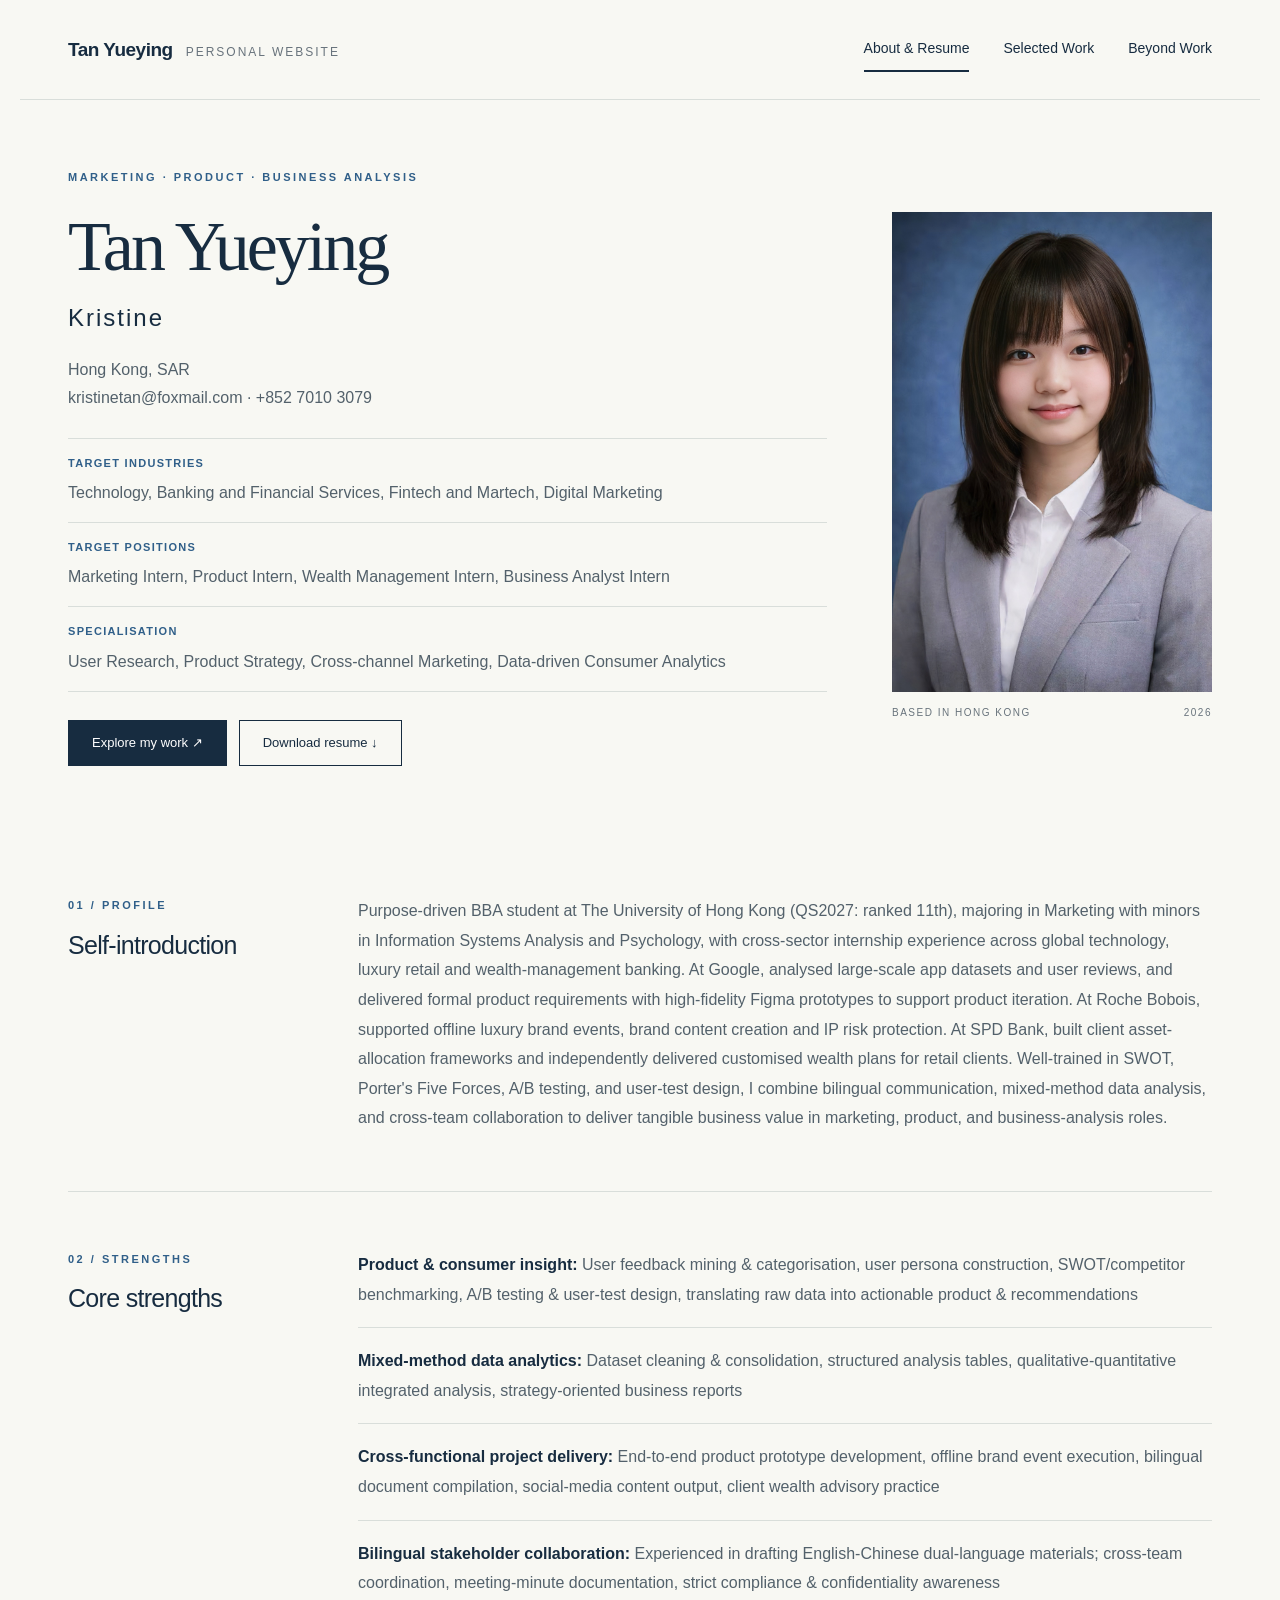
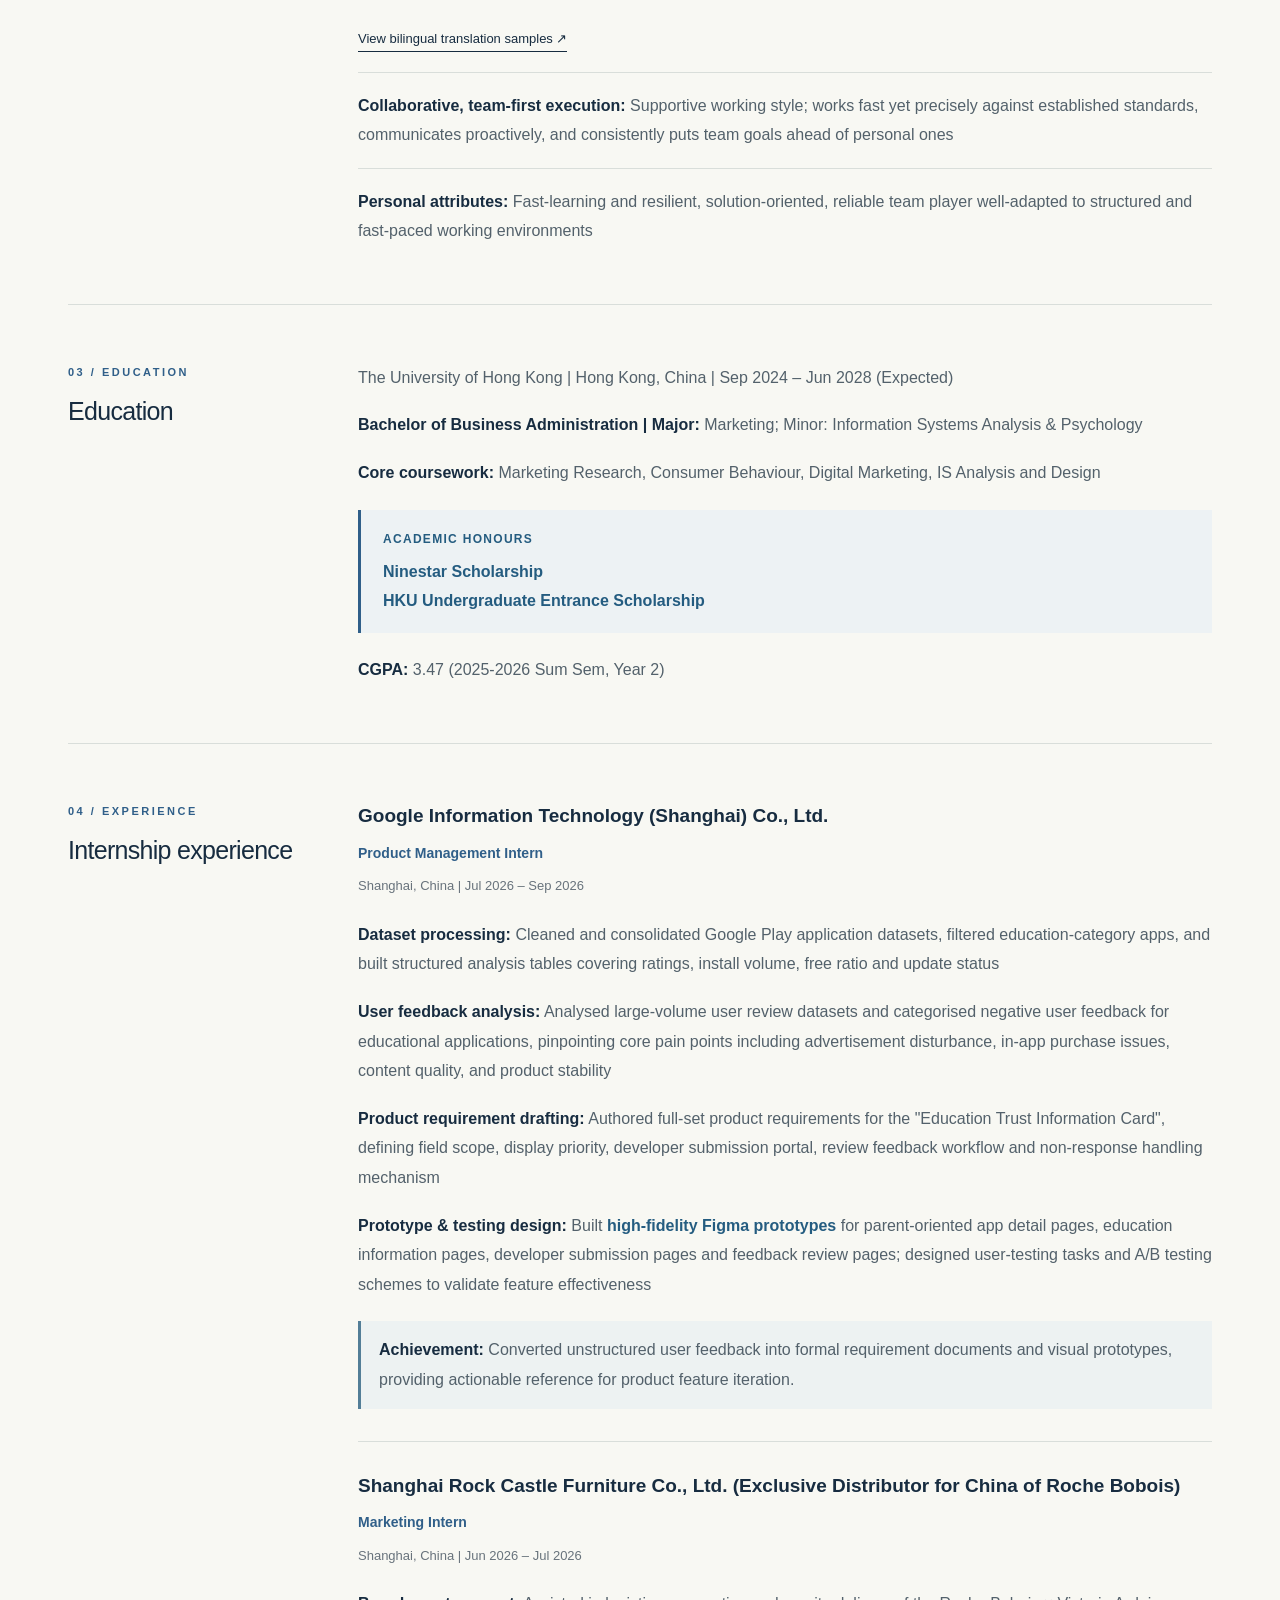
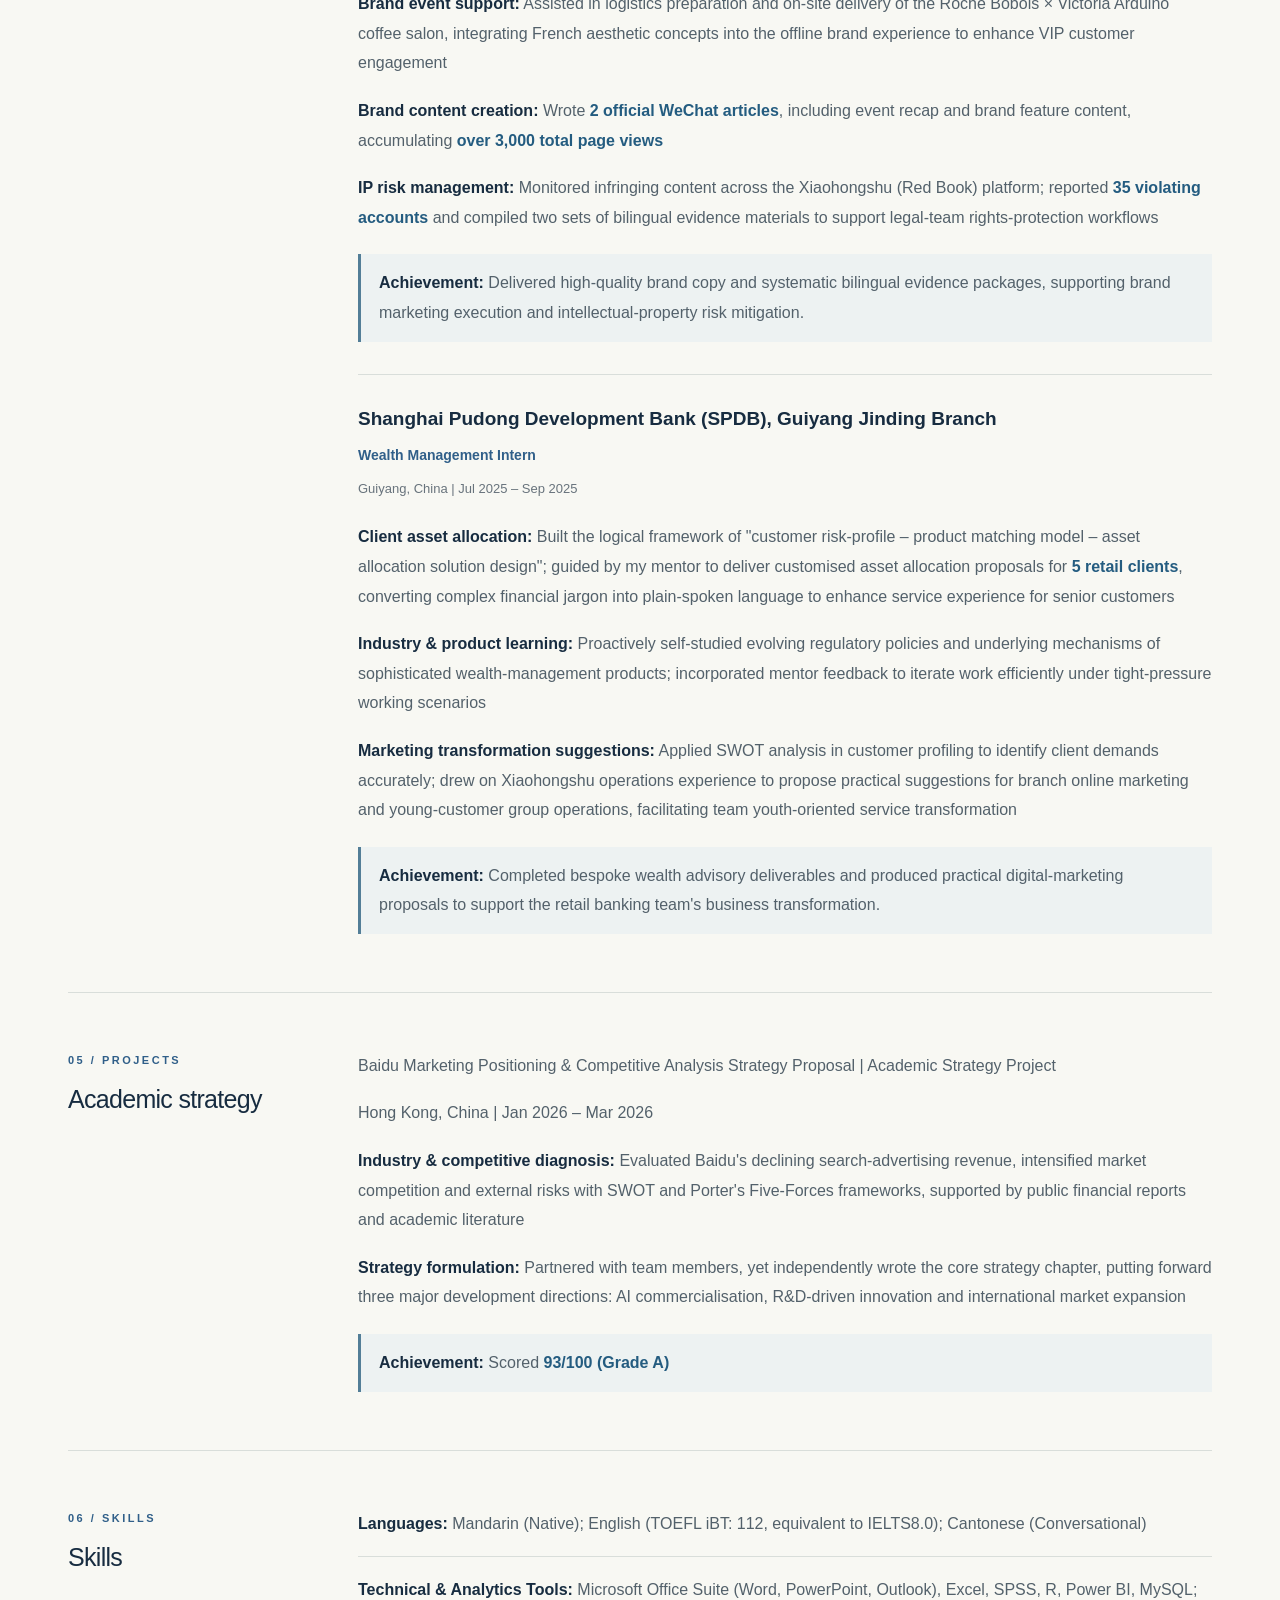
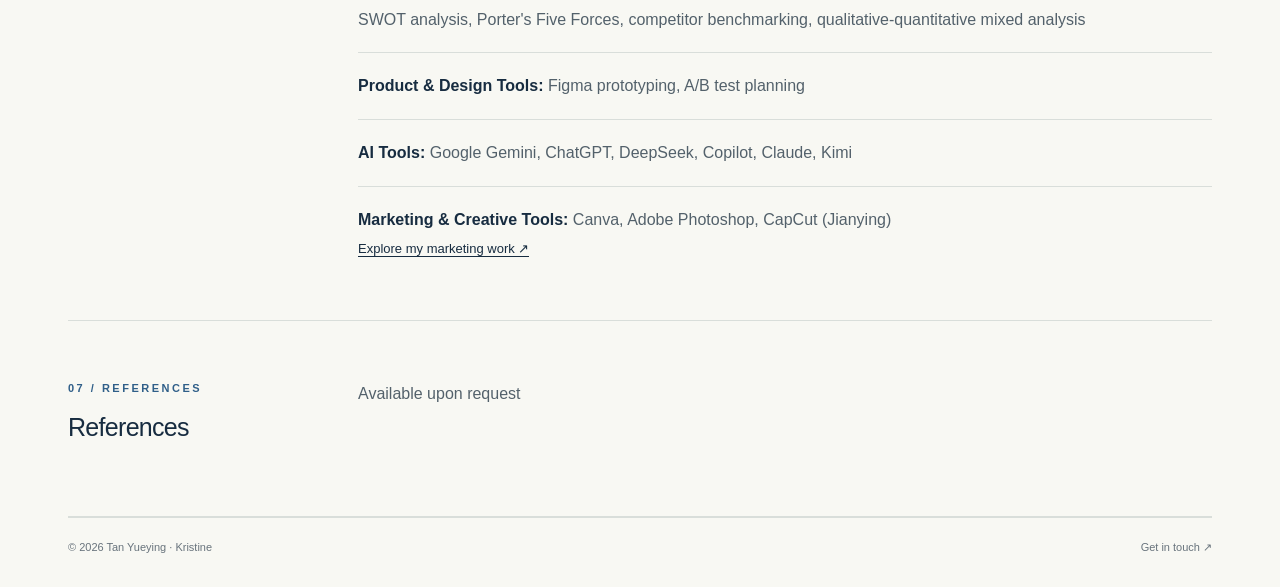
==== commit b50c48bb: "Update index.html" ====
--- a/index.html
+++ b/index.html
@@ -1 +1 @@
-<!doctype html><html lang="en"><head><meta charset="utf-8"><meta name="viewport" content="width=device-width,initial-scale=1"><title>About & Resume · Tan Yueying</title><meta name="description" content="Marketing, product strategy and consumer insights. Explore my education, experience and creative work."><link rel="stylesheet" href="style.css"></head><body><header><a class="brand" href="index.html">Tan Yueying<span>PERSONAL WEBSITE</span></a><nav aria-label="Main navigation"><a href="index.html" aria-current="page">About & Resume</a><a href="portfolio.html">Selected Work</a><a href="beyond.html">Beyond Work</a></nav></header><main><section class="hero"><div><div class="eyebrow">Marketing · Product · Business Analysis</div><h1>Tan Yueying<small>Kristine</small></h1><p class="detail hero-contact">Hong Kong, SAR<br><a href="mailto:kristinetan@foxmail.com">kristinetan@foxmail.com</a> · <a href="tel:+85270103079">+852 7010 3079</a></p><dl class="hero-targets target-list"><div><dt>Target Industries</dt><dd>Technology, Banking and Financial Services, Fintech and Martech, Digital Marketing</dd></div><div><dt>Target Positions</dt><dd>Marketing Intern, Product Intern, Wealth Management Intern, Business Analyst Intern</dd></div><div><dt>Specialisation</dt><dd>User Research, Product Strategy, Cross-channel Marketing, Data-driven Consumer Analytics</dd></div></dl><div class="actions"><a class="button" href="portfolio.html">Explore my work ↗</a><a class="button outline" href="assets/Tan-Yueying-Resume-Oct2026.docx" download>Download resume ↓</a></div></div><figure style="margin:0"><img class="portrait" src="assets/portrait.jpg" alt="Portrait of Tan Yueying"><figcaption class="portrait-note"><span>BASED IN HONG KONG</span><span>2026</span></figcaption></figure></section><section class="section resume-section"><div><div class="eyebrow">01 / Profile</div><h2>Self-introduction</h2></div><div><p class="detail profile-copy">Purpose-driven BBA student at The University of Hong Kong (QS2027: ranked 11th), majoring in Marketing with minors in Information Systems Analysis and Psychology, with cross-sector internship experience across global technology, luxury retail and wealth-management banking. At Google, analysed large-scale app datasets and user reviews, and delivered formal product requirements with high-fidelity Figma prototypes to support product iteration. At Roche Bobois, supported offline luxury brand events, brand content creation and IP risk protection. At SPD Bank, built client asset-allocation frameworks and independently delivered customised wealth plans for retail clients. Well-trained in SWOT, Porter&#x27;s Five Forces, A/B testing, and user-test design, I combine bilingual communication, mixed-method data analysis, and cross-team collaboration to deliver tangible business value in marketing, product, and business-analysis roles.</p></div></section><section class="section resume-section"><div><div class="eyebrow">02 / Strengths</div><h2>Core strengths</h2></div><div><div class="strength-list"><p class="detail"><strong>Product &amp; consumer insight:</strong> User feedback mining &amp; categorisation, user persona construction, SWOT/competitor benchmarking, A/B testing &amp; user-test design, translating raw data into actionable product &amp; recommendations</p><p class="detail"><strong>Mixed-method data analytics:</strong> Dataset cleaning &amp; consolidation, structured analysis tables, qualitative-quantitative integrated analysis, strategy-oriented business reports</p><p class="detail"><strong>Cross-functional project delivery:</strong> End-to-end product prototype development, offline brand event execution, bilingual document compilation, social-media content output, client wealth advisory practice</p><p class="detail"><strong>Bilingual stakeholder collaboration:</strong> Experienced in drafting English-Chinese dual-language materials; cross-team coordination, meeting-minute documentation, strict compliance &amp; confidentiality awareness</p><a class="text-link resume-project-link" href="portfolio.html#translation">View bilingual translation samples ↗</a><p class="detail"><strong>Collaborative, team-first execution:</strong> Supportive working style; works fast yet precisely against established standards, communicates proactively, and consistently puts team goals ahead of personal ones</p><p class="detail"><strong>Personal attributes:</strong> Fast-learning and resilient, solution-oriented, reliable team player well-adapted to structured and fast-paced working environments</p></div></div></section><section class="section resume-section"><div><div class="eyebrow">03 / Education</div><h2>Education</h2></div><div><p class="detail">The University of Hong Kong | Hong Kong, China | Sep 2024 – Jun 2028 (Expected)</p><p class="detail"><strong>Bachelor of Business Administration | Major:</strong> Marketing; Minor: Information Systems Analysis &amp; Psychology</p><p class="detail"><strong>Core coursework:</strong> Marketing Research, Consumer Behaviour, Digital Marketing, IS Analysis and Design</p><p class="detail academic-honours"><strong>Academic honours</strong><span>Ninestar Scholarship</span><span>HKU Undergraduate Entrance Scholarship</span></p><p class="detail"><strong>CGPA:</strong> 3.47 (2025-2026 Sum Sem, Year 2)</p></div></section><section class="section resume-section"><div><div class="eyebrow">04 / Experience</div><h2>Internship experience</h2></div><div><article class="entry"><h3>Google Information Technology (Shanghai) Co., Ltd.</h3><p class="role">Product Management Intern</p><p class="date">Shanghai, China | Jul 2026 – Sep 2026</p><p class="detail"><strong>Dataset processing:</strong> Cleaned and consolidated Google Play application datasets, filtered education-category apps, and built structured analysis tables covering ratings, install volume, free ratio and update status</p><p class="detail"><strong>User feedback analysis:</strong> Analysed large-volume user review datasets and categorised negative user feedback for educational applications, pinpointing core pain points including advertisement disturbance, in-app purchase issues, content quality, and product stability</p><p class="detail"><strong>Product requirement drafting:</strong> Authored full-set product requirements for the &quot;Education Trust Information Card&quot;, defining field scope, display priority, developer submission portal, review feedback workflow and non-response handling mechanism</p><p class="detail"><strong>Prototype &amp; testing design:</strong> Built <span class="resume-highlight">high-fidelity Figma prototypes</span> for parent-oriented app detail pages, education information pages, developer submission pages and feedback review pages; designed user-testing tasks and A/B testing schemes to validate feature effectiveness</p><p class="detail achievement"><strong>Achievement:</strong> Converted unstructured user feedback into formal requirement documents and visual prototypes, providing actionable reference for product feature iteration.</p></article><article class="entry"><h3>Shanghai Rock Castle Furniture Co., Ltd. (Exclusive Distributor for China of Roche Bobois)</h3><p class="role">Marketing Intern</p><p class="date">Shanghai, China | Jun 2026 – Jul 2026</p><p class="detail"><strong>Brand event support:</strong> Assisted in logistics preparation and on-site delivery of the Roche Bobois × Victoria Arduino coffee salon, integrating French aesthetic concepts into the offline brand experience to enhance VIP customer engagement</p><p class="detail"><strong>Brand content creation:</strong> Wrote <span class="resume-highlight">2 official WeChat articles</span>, including event recap and brand feature content, accumulating <span class="resume-highlight">over 3,000 total page views</span></p><p class="detail"><strong>IP risk management:</strong> Monitored infringing content across the Xiaohongshu (Red Book) platform; reported <span class="resume-highlight">35 violating accounts</span> and compiled two sets of bilingual evidence materials to support legal-team rights-protection workflows</p><p class="detail achievement"><strong>Achievement:</strong> Delivered high-quality brand copy and systematic bilingual evidence packages, supporting brand marketing execution and intellectual-property risk mitigation.</p></article><article class="entry"><h3>Shanghai Pudong Development Bank (SPDB), Guiyang Jinding Branch</h3><p class="role">Wealth Management Intern</p><p class="date">Guiyang, China | Jul 2025 – Sep 2025</p><p class="detail"><strong>Client asset allocation:</strong> Built the logical framework of &quot;customer risk-profile – product matching model – asset allocation solution design&quot;; guided by my mentor to deliver customised asset allocation proposals for <span class="resume-highlight">5 retail clients</span> with <span class="resume-highlight">100% client satisfaction</span>, converting complex financial jargon into plain-spoken language to enhance service experience for senior customers</p><p class="detail"><strong>Industry &amp; product learning:</strong> Proactively self-studied evolving regulatory policies and underlying mechanisms of sophisticated wealth-management products; incorporated mentor feedback to iterate work efficiently under tight-pressure working scenarios</p><p class="detail"><strong>Marketing transformation suggestions:</strong> Applied SWOT analysis in customer profiling to identify client demands accurately; drew on Xiaohongshu operations experience to propose practical suggestions for branch online marketing and young-customer group operations, facilitating team youth-oriented service transformation</p><p class="detail achievement"><strong>Achievement:</strong> Completed bespoke wealth advisory deliverables and produced practical digital-marketing proposals to support the retail banking team&#x27;s business transformation.</p></article></div></section><section class="section resume-section"><div><div class="eyebrow">05 / Projects</div><h2>Academic strategy</h2></div><div><p class="detail">Baidu Marketing Positioning &amp; Competitive Analysis Strategy Proposal | Academic Strategy Project</p><p class="detail">Hong Kong, China | Jan 2026 – Mar 2026</p><p class="detail"><strong>Industry &amp; competitive diagnosis:</strong> Evaluated Baidu&#x27;s declining search-advertising revenue, intensified market competition and external risks with SWOT and Porter&#x27;s Five-Forces frameworks, supported by public financial reports and academic literature</p><p class="detail"><strong>Strategy formulation:</strong> Partnered with team members, yet independently wrote the core strategy chapter, putting forward three major development directions: AI commercialisation, R&amp;D-driven innovation and international market expansion</p><p class="detail achievement"><strong>Achievement:</strong> Scored <span class="resume-highlight">93/100 (Grade A)</span></p></div></section><section class="section resume-section"><div><div class="eyebrow">06 / Skills</div><h2>Skills</h2></div><div><div class="resume-skills"><p class="detail"><strong>Languages:</strong> Mandarin (Native); English (TOEFL iBT: 112, equivalent to IELTS8.0); Cantonese (Conversational)</p><p class="detail"><strong>Technical &amp; Analytics Tools:</strong> Microsoft Office Suite (Word, PowerPoint, Outlook), Excel, SPSS, R, Power BI, MySQL; SWOT analysis, Porter&#x27;s Five Forces, competitor benchmarking, qualitative-quantitative mixed analysis</p><p class="detail"><strong>Product &amp; Design Tools:</strong> Figma prototyping, A/B test planning</p><p class="detail"><strong>AI Tools:</strong> Google Gemini, ChatGPT, DeepSeek, Copilot, Claude, Kimi</p><p class="detail"><strong>Marketing &amp; Creative Tools:</strong> Canva, Adobe Photoshop, CapCut (Jianying)</p></div><a class="text-link" href="portfolio.html#editorial">Explore my marketing work ↗</a></div></section><section class="section resume-section"><div><div class="eyebrow">07 / References</div><h2>References</h2></div><div><p class="detail">Available upon request</p></div></section></main><footer><span>© 2026 Tan Yueying · Kristine</span><a href="mailto:kristinetan@foxmail.com">Get in touch ↗</a></footer></body></html>+<!doctype html><html lang="en"><head><meta charset="utf-8"><meta name="viewport" content="width=device-width,initial-scale=1"><title>About & Resume · Tan Yueying</title><meta name="description" content="Marketing, product strategy and consumer insights. Explore my education, experience and creative work."><link rel="stylesheet" href="style.css"></head><body><header><a class="brand" href="index.html">Tan Yueying<span>PERSONAL WEBSITE</span></a><nav aria-label="Main navigation"><a href="index.html" aria-current="page">About & Resume</a><a href="portfolio.html">Selected Work</a><a href="beyond.html">Beyond Work</a></nav></header><main><section class="hero"><div><div class="eyebrow">Marketing · Product · Business Analysis</div><h1>Tan Yueying<small>Kristine</small></h1><p class="detail hero-contact">Hong Kong, SAR<br><a href="mailto:kristinetan@foxmail.com">kristinetan@foxmail.com</a> · <a href="tel:+85270103079">+852 7010 3079</a></p><dl class="hero-targets target-list"><div><dt>Target Industries</dt><dd>Technology, Banking and Financial Services, Fintech and Martech, Digital Marketing</dd></div><div><dt>Target Positions</dt><dd>Marketing Intern, Product Intern, Wealth Management Intern, Business Analyst Intern</dd></div><div><dt>Specialisation</dt><dd>User Research, Product Strategy, Cross-channel Marketing, Data-driven Consumer Analytics</dd></div></dl><div class="actions"><a class="button" href="portfolio.html">Explore my work ↗</a><a class="button outline" href="assets/Tan-Yueying-Resume-Oct2026.docx" download>Download resume ↓</a></div></div><figure style="margin:0"><img class="portrait" src="assets/portrait.jpg" alt="Portrait of Tan Yueying"><figcaption class="portrait-note"><span>BASED IN HONG KONG</span><span>2026</span></figcaption></figure></section><section class="section resume-section"><div><div class="eyebrow">01 / Profile</div><h2>Self-introduction</h2></div><div><p class="detail profile-copy">Purpose-driven BBA student at The University of Hong Kong (QS2027: ranked 11th), majoring in Marketing with minors in Information Systems Analysis and Psychology, with cross-sector internship experience across global technology, luxury retail and wealth-management banking. At Google, analysed large-scale app datasets and user reviews, and delivered formal product requirements with high-fidelity Figma prototypes to support product iteration. At Roche Bobois, supported offline luxury brand events, brand content creation and IP risk protection. At SPD Bank, built client asset-allocation frameworks and independently delivered customised wealth plans for retail clients. Well-trained in SWOT, Porter&#x27;s Five Forces, A/B testing, and user-test design, I combine bilingual communication, mixed-method data analysis, and cross-team collaboration to deliver tangible business value in marketing, product, and business-analysis roles.</p></div></section><section class="section resume-section"><div><div class="eyebrow">02 / Strengths</div><h2>Core strengths</h2></div><div><div class="strength-list"><p class="detail"><strong>Product &amp; consumer insight:</strong> User feedback mining &amp; categorisation, user persona construction, SWOT/competitor benchmarking, A/B testing &amp; user-test design, translating raw data into actionable product &amp; recommendations</p><p class="detail"><strong>Mixed-method data analytics:</strong> Dataset cleaning &amp; consolidation, structured analysis tables, qualitative-quantitative integrated analysis, strategy-oriented business reports</p><p class="detail"><strong>Cross-functional project delivery:</strong> End-to-end product prototype development, offline brand event execution, bilingual document compilation, social-media content output, client wealth advisory practice</p><p class="detail"><strong>Bilingual stakeholder collaboration:</strong> Experienced in drafting English-Chinese dual-language materials; cross-team coordination, meeting-minute documentation, strict compliance &amp; confidentiality awareness</p><a class="text-link resume-project-link" href="portfolio.html#translation">View bilingual translation samples ↗</a><p class="detail"><strong>Collaborative, team-first execution:</strong> Supportive working style; works fast yet precisely against established standards, communicates proactively, and consistently puts team goals ahead of personal ones</p><p class="detail"><strong>Personal attributes:</strong> Fast-learning and resilient, solution-oriented, reliable team player well-adapted to structured and fast-paced working environments</p></div></div></section><section class="section resume-section"><div><div class="eyebrow">03 / Education</div><h2>Education</h2></div><div><p class="detail">The University of Hong Kong | Hong Kong, China | Sep 2024 – Jun 2028 (Expected)</p><p class="detail"><strong>Bachelor of Business Administration | Major:</strong> Marketing; Minor: Information Systems Analysis &amp; Psychology</p><p class="detail"><strong>Core coursework:</strong> Marketing Research, Consumer Behaviour, Digital Marketing, IS Analysis and Design</p><p class="detail academic-honours"><strong>Academic honours</strong><span>Ninestar Scholarship</span><span>HKU Undergraduate Entrance Scholarship</span></p><p class="detail"><strong>CGPA:</strong> 3.47 (2025-2026 Sum Sem, Year 2)</p></div></section><section class="section resume-section"><div><div class="eyebrow">04 / Experience</div><h2>Internship experience</h2></div><div><article class="entry"><h3>Google Information Technology (Shanghai) Co., Ltd.</h3><p class="role">Product Management Intern</p><p class="date">Shanghai, China | Jul 2026 – Sep 2026</p><p class="detail"><strong>Dataset processing:</strong> Cleaned and consolidated Google Play application datasets, filtered education-category apps, and built structured analysis tables covering ratings, install volume, free ratio and update status</p><p class="detail"><strong>User feedback analysis:</strong> Analysed large-volume user review datasets and categorised negative user feedback for educational applications, pinpointing core pain points including advertisement disturbance, in-app purchase issues, content quality, and product stability</p><p class="detail"><strong>Product requirement drafting:</strong> Authored full-set product requirements for the &quot;Education Trust Information Card&quot;, defining field scope, display priority, developer submission portal, review feedback workflow and non-response handling mechanism</p><p class="detail"><strong>Prototype &amp; testing design:</strong> Built <span class="resume-highlight">high-fidelity Figma prototypes</span> for parent-oriented app detail pages, education information pages, developer submission pages and feedback review pages; designed user-testing tasks and A/B testing schemes to validate feature effectiveness</p><p class="detail achievement"><strong>Achievement:</strong> Converted unstructured user feedback into formal requirement documents and visual prototypes, providing actionable reference for product feature iteration.</p></article><article class="entry"><h3>Shanghai Rock Castle Furniture Co., Ltd. (Exclusive Distributor for China of Roche Bobois)</h3><p class="role">Marketing Intern</p><p class="date">Shanghai, China | Jun 2026 – Jul 2026</p><p class="detail"><strong>Brand event support:</strong> Assisted in logistics preparation and on-site delivery of the Roche Bobois × Victoria Arduino coffee salon, integrating French aesthetic concepts into the offline brand experience to enhance VIP customer engagement</p><p class="detail"><strong>Brand content creation:</strong> Wrote <span class="resume-highlight">2 official WeChat articles</span>, including event recap and brand feature content, accumulating <span class="resume-highlight">over 3,000 total page views</span></p><p class="detail"><strong>IP risk management:</strong> Monitored infringing content across the Xiaohongshu (Red Book) platform; reported <span class="resume-highlight">35 violating accounts</span> and compiled two sets of bilingual evidence materials to support legal-team rights-protection workflows</p><p class="detail achievement"><strong>Achievement:</strong> Delivered high-quality brand copy and systematic bilingual evidence packages, supporting brand marketing execution and intellectual-property risk mitigation.</p></article><article class="entry"><h3>Shanghai Pudong Development Bank (SPDB), Guiyang Jinding Branch</h3><p class="role">Wealth Management Intern</p><p class="date">Guiyang, China | Jul 2025 – Sep 2025</p><p class="detail"><strong>Client asset allocation:</strong> Built the logical framework of &quot;customer risk-profile – product matching model – asset allocation solution design&quot;; guided by my mentor to deliver customised asset allocation proposals for <span class="resume-highlight">5 retail clients</span>, converting complex financial jargon into plain-spoken language to enhance service experience for senior customers</p><p class="detail"><strong>Industry &amp; product learning:</strong> Proactively self-studied evolving regulatory policies and underlying mechanisms of sophisticated wealth-management products; incorporated mentor feedback to iterate work efficiently under tight-pressure working scenarios</p><p class="detail"><strong>Marketing transformation suggestions:</strong> Applied SWOT analysis in customer profiling to identify client demands accurately; drew on Xiaohongshu operations experience to propose practical suggestions for branch online marketing and young-customer group operations, facilitating team youth-oriented service transformation</p><p class="detail achievement"><strong>Achievement:</strong> Completed bespoke wealth advisory deliverables and produced practical digital-marketing proposals to support the retail banking team&#x27;s business transformation.</p></article></div></section><section class="section resume-section"><div><div class="eyebrow">05 / Projects</div><h2>Academic strategy</h2></div><div><p class="detail">Baidu Marketing Positioning &amp; Competitive Analysis Strategy Proposal | Academic Strategy Project</p><p class="detail">Hong Kong, China | Jan 2026 – Mar 2026</p><p class="detail"><strong>Industry &amp; competitive diagnosis:</strong> Evaluated Baidu&#x27;s declining search-advertising revenue, intensified market competition and external risks with SWOT and Porter&#x27;s Five-Forces frameworks, supported by public financial reports and academic literature</p><p class="detail"><strong>Strategy formulation:</strong> Partnered with team members, yet independently wrote the core strategy chapter, putting forward three major development directions: AI commercialisation, R&amp;D-driven innovation and international market expansion</p><p class="detail achievement"><strong>Achievement:</strong> Scored <span class="resume-highlight">93/100 (Grade A)</span></p></div></section><section class="section resume-section"><div><div class="eyebrow">06 / Skills</div><h2>Skills</h2></div><div><div class="resume-skills"><p class="detail"><strong>Languages:</strong> Mandarin (Native); English (TOEFL iBT: 112, equivalent to IELTS8.0); Cantonese (Conversational)</p><p class="detail"><strong>Technical &amp; Analytics Tools:</strong> Microsoft Office Suite (Word, PowerPoint, Outlook), Excel, SPSS, R, Power BI, MySQL; SWOT analysis, Porter&#x27;s Five Forces, competitor benchmarking, qualitative-quantitative mixed analysis</p><p class="detail"><strong>Product &amp; Design Tools:</strong> Figma prototyping, A/B test planning</p><p class="detail"><strong>AI Tools:</strong> Google Gemini, ChatGPT, DeepSeek, Copilot, Claude, Kimi</p><p class="detail"><strong>Marketing &amp; Creative Tools:</strong> Canva, Adobe Photoshop, CapCut (Jianying)</p></div><a class="text-link" href="portfolio.html#editorial">Explore my marketing work ↗</a></div></section><section class="section resume-section"><div><div class="eyebrow">07 / References</div><h2>References</h2></div><div><p class="detail">Available upon request</p></div></section></main><footer><span>© 2026 Tan Yueying · Kristine</span><a href="mailto:kristinetan@foxmail.com">Get in touch ↗</a></footer></body></html>
